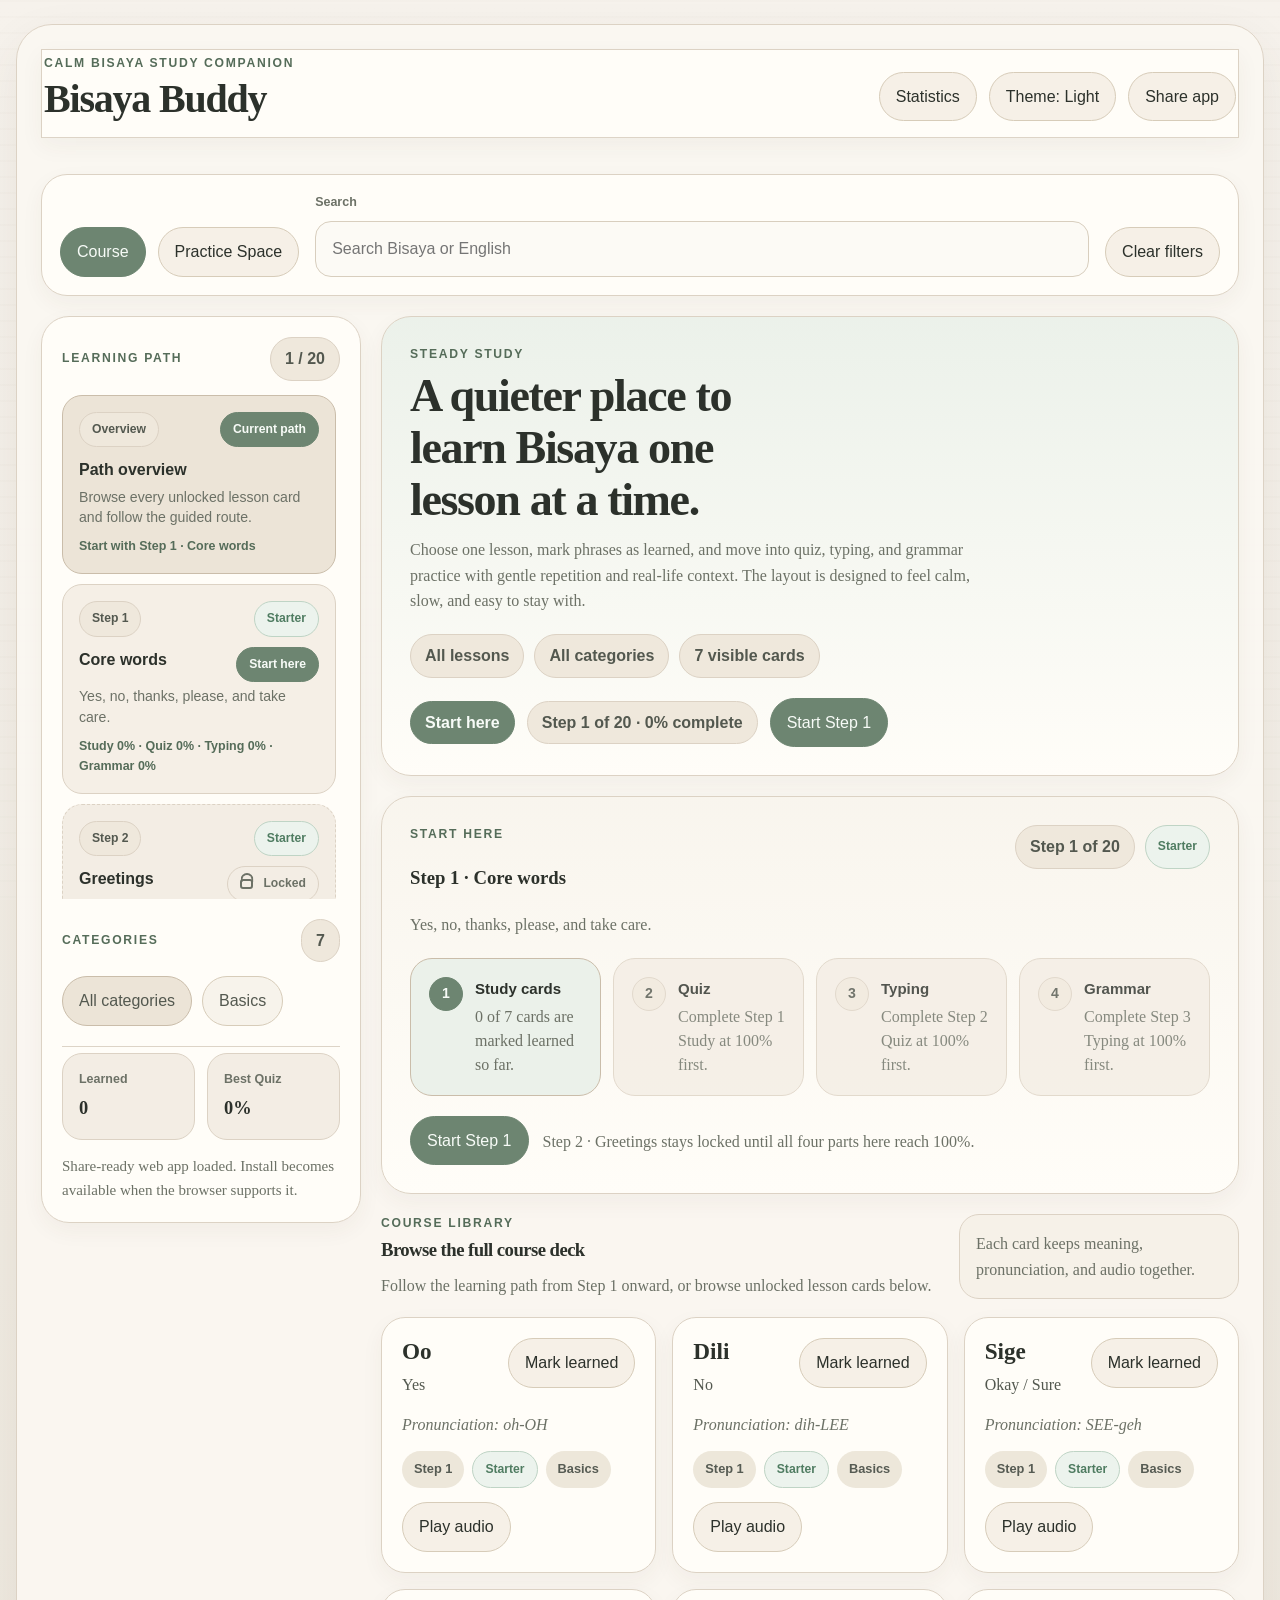
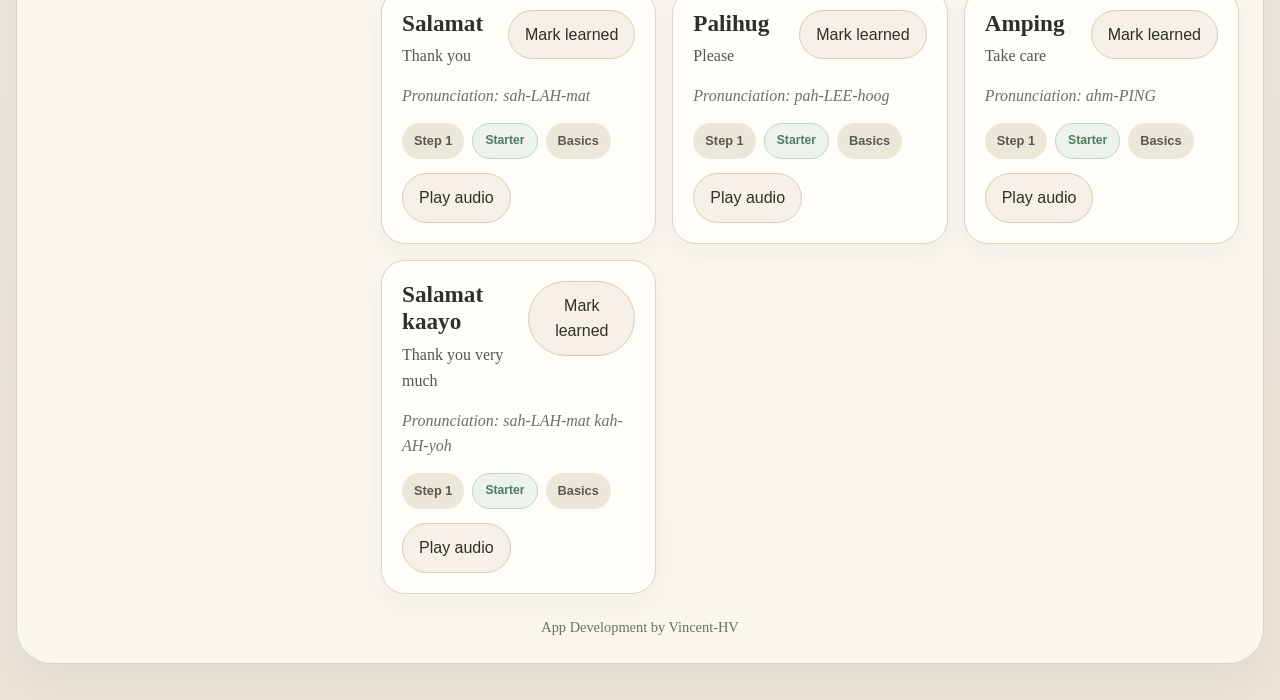
==== index.html @ e60ea327 "Initial import of Bisaya Buddy" ====
<!DOCTYPE html>
<html lang="en">
  <head>
    <meta charset="UTF-8" />
    <meta
      name="viewport"
      content="width=device-width, initial-scale=1.0, viewport-fit=cover"
    />
    <meta
      name="description"
      content="Learn Bisaya with English translations, pronunciation guides, audio, and quizzes."
    />
    <meta name="format-detection" content="telephone=no" />
    <meta name="theme-color" content="#ece6db" />
    <meta name="mobile-web-app-capable" content="yes" />
    <meta name="apple-mobile-web-app-capable" content="yes" />
    <meta name="apple-mobile-web-app-status-bar-style" content="default" />
    <meta name="apple-mobile-web-app-title" content="Bisaya Buddy" />
    <title>Bisaya Buddy</title>
    <link rel="manifest" href="manifest.webmanifest" />
    <link rel="icon" href="assets/icon.svg" type="image/svg+xml" />
    <link rel="apple-touch-icon" href="assets/icon-180.png" />
    <script>
      (() => {
        const storageKey = "bisaya-buddy-theme";
        let theme = "light";

        try {
          const stored = window.localStorage.getItem(storageKey);
          if (stored === "\"dark\"" || stored === "\"light\"") {
            theme = JSON.parse(stored);
          } else if (stored === "dark" || stored === "light") {
            theme = stored;
          } else if (
            window.matchMedia &&
            window.matchMedia("(prefers-color-scheme: dark)").matches
          ) {
            theme = "dark";
          }
        } catch (error) {
          if (
            window.matchMedia &&
            window.matchMedia("(prefers-color-scheme: dark)").matches
          ) {
            theme = "dark";
          }
        }

        document.documentElement.dataset.theme = theme;
        document.documentElement.style.colorScheme = theme;
      })();
    </script>
    <link rel="stylesheet" href="styles.css" />
    <script src="lesson-data.js" defer></script>
    <script src="app.js" defer></script>
  </head>
  <body>
    <div class="window-shell">
      <section id="ios-welcome-screen" class="ios-welcome-screen" hidden>
        <div class="ios-welcome-card material-panel">
          <p class="eyebrow">Bisaya Buddy</p>
          <h2>Learn Bisaya one lesson at a time.</h2>
          <p class="section-copy">
            A calmer iPhone experience with one focused lesson, full-screen
            practice, and a clear next step after each lesson is complete.
          </p>
          <div class="ios-welcome-pills">
            <span id="ios-welcome-lesson" class="glass-pill">Lesson 1</span>
            <span class="glass-pill">Full-screen focus</span>
          </div>
          <button
            id="ios-welcome-start"
            class="toolbar-button primary ios-cta-button"
            type="button"
          >
            Start Learning Bisaya
          </button>
        </div>
      </section>

      <section id="ios-complete-modal" class="ios-complete-modal" hidden>
        <div
          class="ios-complete-card material-panel"
          role="dialog"
          aria-modal="true"
          aria-labelledby="ios-complete-title"
        >
          <p class="eyebrow">Lesson Complete</p>
          <h2 id="ios-complete-title">Congratulations, you finished Lesson 1</h2>
          <p id="ios-complete-copy" class="section-copy">
            Lesson 2 is ready whenever you want to continue.
          </p>
          <div class="ios-complete-actions">
            <button
              id="ios-complete-next"
              class="toolbar-button primary ios-cta-button"
              type="button"
            >
              Get to Lesson 2
            </button>
            <button id="ios-complete-stay" class="toolbar-button" type="button">
              Stay on this lesson
            </button>
          </div>
        </div>
      </section>

      <header class="window-chrome glass-panel">
        <div class="window-title-group">
          <p class="window-kicker">Calm Bisaya Study Companion</p>
          <h1 class="window-title">Bisaya Buddy</h1>
        </div>
        <div class="window-actions">
          <button
            id="stats-toggle"
            class="toolbar-button"
            type="button"
            aria-expanded="false"
            aria-controls="stats-panel"
          >
            Statistics
          </button>
          <button id="theme-toggle" class="toolbar-button theme-toggle" type="button">
            Theme: Light
          </button>
          <button id="install-app" class="toolbar-button primary" type="button" hidden>
            Install app
          </button>
          <button id="share-app" class="toolbar-button" type="button">
            Share app
          </button>
        </div>
      </header>

      <section class="stats-strip">
        <aside id="stats-panel" class="stats-panel material-panel" hidden>
          <div class="stats-panel-header">
            <div>
              <p class="eyebrow">Statistics</p>
              <h3 id="stats-title">Course progress</h3>
              <p id="stats-copy" class="section-copy">
                Track your progress here. Each practice session now uses 35 adaptive questions.
              </p>
            </div>
            <span id="stats-focus-pill" class="glass-pill">0 focus items</span>
          </div>

          <div class="stats-grid">
            <div class="mini-stat">
              <span class="mini-label">Completed Steps</span>
              <strong id="stats-completed-steps">0 / 0</strong>
            </div>
            <div class="mini-stat">
              <span class="mini-label">Current Step</span>
              <strong id="stats-current-step">0 · 0%</strong>
            </div>
            <div class="mini-stat">
              <span class="mini-label">Practice Accuracy</span>
              <strong id="stats-accuracy">0%</strong>
            </div>
            <div class="mini-stat">
              <span class="mini-label">Total Attempts</span>
              <strong id="stats-attempts">0</strong>
            </div>
          </div>

          <div>
            <p class="mini-label">Current Step Breakdown</p>
            <div id="stats-track-list" class="stats-track-list"></div>
          </div>

          <div>
            <p class="mini-label">Needs More Practice</p>
            <div id="stats-focus-list" class="stats-focus-list"></div>
          </div>

          <p id="stats-recommendation" class="stats-recommendation">
            Statistics will appear here once you start practicing.
          </p>
        </aside>
      </section>

      <section class="floating-toolbar glass-panel">
        <div class="tabs" role="tablist" aria-label="App sections">
          <button class="tab is-active" type="button" data-tab="course">
            Course
          </button>
          <button class="tab" type="button" data-tab="lesson">Practice Space</button>
        </div>

        <label class="search-shell" aria-label="Search the deck">
          <span class="search-label">Search</span>
          <input
            id="search-input"
            type="search"
            placeholder="Search Bisaya or English"
          />
        </label>

        <button id="clear-filters" class="toolbar-button" type="button">
          Clear filters
        </button>
      </section>

      <div class="workspace">
        <aside class="sidebar glass-panel">
          <section class="sidebar-section">
            <div class="section-heading">
              <p class="section-kicker">Learning Path</p>
              <span id="lesson-count" class="counter-pill">0</span>
            </div>
            <div id="lesson-list" class="lesson-list"></div>
          </section>

          <section class="sidebar-section">
            <div class="section-heading">
              <p class="section-kicker">Categories</p>
              <span id="card-count" class="counter-pill">0</span>
            </div>
            <div id="category-list" class="chip-list"></div>
          </section>

          <section class="sidebar-section sidebar-foot">
            <div class="mini-stat-stack">
              <div class="mini-stat">
                <span class="mini-label">Learned</span>
                <strong id="learned-count">0</strong>
              </div>
              <div class="mini-stat">
                <span class="mini-label">Best Quiz</span>
                <strong id="best-score">0</strong>
              </div>
            </div>

            <p id="app-status" class="app-status">
              Ready as a shareable web app. For full install support, open it on
              localhost or a secure https link.
            </p>
          </section>
        </aside>

        <main class="content-region">
          <section class="hero-panel material-panel">
            <div class="hero-copy">
              <p class="eyebrow">Steady Study</p>
              <h2>A quieter place to learn Bisaya one lesson at a time.</h2>
              <p class="hero-text">
                Choose one lesson, mark phrases as learned, and move into quiz,
                typing, and grammar practice with gentle repetition and
                real-life context. The layout is designed to feel calm, slow,
                and easy to stay with.
              </p>
            </div>

            <div class="hero-badges">
              <span id="active-lesson" class="glass-pill">All lessons</span>
              <span id="active-category" class="glass-pill">All categories</span>
              <span id="active-count" class="glass-pill">0 visible cards</span>
            </div>

            <div class="hero-actions">
              <span id="selected-lesson-status" class="glass-pill">Not started</span>
              <span id="selected-lesson-progress" class="glass-pill">0% step progress</span>
              <button id="start-selected-lesson" class="toolbar-button primary" type="button">
                Start current step
              </button>
            </div>
          </section>

          <section class="path-panel material-panel">
            <div class="path-header">
              <div>
                <p class="eyebrow">Start Here</p>
                <h3 id="path-title">Step 1 · Core words</h3>
                <p id="path-copy" class="section-copy">
                  Finish each step in order. You only unlock the next lesson after
                  the current step reaches 100% in Study, Quiz, Typing, and Grammar.
                </p>
              </div>
              <div class="path-badges">
                <span id="path-step-pill" class="glass-pill">Step 1 of 20</span>
                <span id="path-difficulty" class="difficulty-tag starter">Starter</span>
              </div>
            </div>

            <div class="path-grid">
              <article class="path-check">
                <span class="path-check-step">1</span>
                <div>
                  <strong>Study cards</strong>
                  <p id="path-study-state">Mark all lesson cards as learned.</p>
                </div>
              </article>
              <article class="path-check">
                <span class="path-check-step">2</span>
                <div>
                  <strong>Quiz</strong>
                  <p id="path-quiz-state">Reach 100% to move forward.</p>
                </div>
              </article>
              <article class="path-check">
                <span class="path-check-step">3</span>
                <div>
                  <strong>Typing</strong>
                  <p id="path-typing-state">Repeat and type until you hit 100%.</p>
                </div>
              </article>
              <article class="path-check">
                <span class="path-check-step">4</span>
                <div>
                  <strong>Grammar</strong>
                  <p id="path-grammar-state">Complete the final lesson step at 100%.</p>
                </div>
              </article>
            </div>

            <div class="path-actions">
              <button id="path-start-button" class="toolbar-button primary" type="button">
                Start current step
              </button>
              <p id="path-footnote" class="path-footnote">
                The next lesson unlocks automatically after all four parts are complete.
              </p>
            </div>
          </section>

          <section id="course-view" class="view is-active" aria-label="Course view">
            <div class="view-header">
              <div>
                <p class="eyebrow">Course Library</p>
                <h3 id="study-title">Browse the current deck</h3>
                <p id="study-summary" class="section-copy">
                  Pick a lesson on the left or search for a phrase to narrow the
                  deck.
                </p>
              </div>
              <div class="glass-note">
                Each card keeps meaning, pronunciation, and audio together.
              </div>
            </div>

            <div id="empty-state" class="empty-state" hidden>
              No cards match the current filters yet.
            </div>

            <div id="card-grid" class="card-grid"></div>
          </section>

          <section id="lesson-view" class="view" aria-label="Lesson workspace">
            <article class="lesson-shell material-panel">
              <div id="ios-top-bar" class="ios-top-bar">
                <div class="ios-journey-shell">
                  <div class="ios-journey-header">
                    <div>
                      <p class="eyebrow">Your Progress</p>
                      <h3 id="ios-journey-title">Lesson 1 of 20</h3>
                    </div>
                    <span id="ios-journey-pill" class="glass-pill">0% complete</span>
                  </div>

                  <div class="ios-journey-track" aria-hidden="true">
                    <div id="ios-journey-bar" class="ios-journey-bar"></div>
                  </div>
                </div>

                <div class="lesson-header">
                  <div>
                    <p class="eyebrow">Practice Space</p>
                    <h3 id="lesson-title">Choose a step and press start</h3>
                    <p id="lesson-summary" class="section-copy">
                      Each step gets its own focused workspace with a guided order
                      from Study to Quiz, Typing, and Grammar.
                    </p>
                  </div>
                  <div class="lesson-header-actions">
                    <span id="lesson-status" class="glass-pill">Not started</span>
                    <span id="lesson-progress-text" class="glass-pill">0% complete</span>
                    <button id="back-to-course" class="toolbar-button" type="button">
                      Back to course
                    </button>
                  </div>
                </div>

                <div class="lesson-progress-track" aria-hidden="true">
                  <div id="lesson-progress-bar" class="lesson-progress-bar"></div>
                </div>

                <div class="lesson-stats">
                  <div class="mini-stat">
                    <span class="mini-label">Step</span>
                    <strong id="lesson-cards-count">0</strong>
                  </div>
                  <div class="mini-stat">
                    <span class="mini-label">Learned</span>
                    <strong id="lesson-learned-count">0%</strong>
                  </div>
                  <div class="mini-stat">
                    <span class="mini-label">Best Quiz</span>
                    <strong id="lesson-quiz-best">0%</strong>
                  </div>
                  <div class="mini-stat">
                    <span class="mini-label">Typing</span>
                    <strong id="lesson-typing-best">0%</strong>
                  </div>
                  <div class="mini-stat">
                    <span class="mini-label">Grammar</span>
                    <strong id="lesson-grammar-best">0%</strong>
                  </div>
                </div>

                <div class="exercise-tabs" role="tablist" aria-label="Lesson exercises">
                  <button class="exercise-tab is-active" type="button" data-exercise="study">
                    Step 1 Study
                  </button>
                  <button class="exercise-tab" type="button" data-exercise="quiz">
                    Step 2 Quiz
                  </button>
                  <button class="exercise-tab" type="button" data-exercise="typing">
                    Step 3 Typing
                  </button>
                  <button class="exercise-tab" type="button" data-exercise="grammar">
                    Step 4 Grammar
                  </button>
                </div>
              </div>

              <div id="lesson-empty" class="empty-state">
                Select a step on the left and press Start selected lesson to
                open its dedicated workspace.
              </div>

              <div id="lesson-body" class="lesson-body" hidden>
                <section id="exercise-study" class="exercise-pane is-active">
                  <div class="view-header compact">
                    <div>
                      <p class="eyebrow">Study Cards</p>
                      <h3>Learn the lesson phrases</h3>
                      <p class="section-copy">
                        Audio, English translation, and pronunciation stay together.
                      </p>
                    </div>
                    <div class="glass-note">
                      Mark cards as learned while you work through the lesson.
                    </div>
                  </div>

                  <div id="lesson-study-grid" class="card-grid"></div>

                  <article class="study-next-panel material-panel">
                    <div class="study-next-header">
                      <div>
                        <p class="eyebrow">Next Step</p>
                        <h3 id="study-next-title">Finish Step 1 Study to unlock Step 2 Quiz.</h3>
                        <p id="study-next-copy" class="section-copy">
                          Finish this step's cards first, then move forward through the next parts in order.
                        </p>
                      </div>
                      <span id="study-next-pill" class="glass-pill">0 / 4 parts complete</span>
                    </div>

                    <div class="study-next-actions">
                      <button
                        class="toolbar-button primary study-nav-button"
                        type="button"
                        data-exercise="quiz"
                        disabled
                      >
                        Go to Quiz
                      </button>
                      <button
                        class="toolbar-button study-nav-button"
                        type="button"
                        data-exercise="typing"
                        disabled
                      >
                        Go to Typing
                      </button>
                      <button
                        class="toolbar-button study-nav-button"
                        type="button"
                        data-exercise="grammar"
                        disabled
                      >
                        Go to Grammar
                      </button>
                    </div>
                  </article>
                </section>

                <section id="exercise-quiz" class="exercise-pane">
                  <div class="view-header compact">
                    <div>
                      <p class="eyebrow">Lesson Quiz</p>
                      <h3>Reach 100% to complete Step 2</h3>
                      <p class="section-copy">
                        Perfect recall unlocks Step 3 Typing.
                      </p>
                    </div>
                    <label class="mode-shell">
                      <span class="search-label">Quiz mode</span>
                      <select id="lesson-quiz-mode">
                        <option value="bisayaToEnglish">Bisaya to English</option>
                        <option value="englishToBisaya">English to Bisaya</option>
                        <option value="listenToBisaya">Listen and choose</option>
                      </select>
                    </label>
                  </div>

                    <div class="quiz-stats">
                      <div class="mini-stat">
                        <span class="mini-label">Question</span>
                        <strong id="lesson-quiz-progress">0 / 35</strong>
                      </div>
                      <div class="mini-stat">
                        <span class="mini-label">Score</span>
                      <strong id="lesson-quiz-score">0</strong>
                    </div>
                  </div>

                  <article class="quiz-card material-panel">
                    <p class="quiz-kicker">Ready to practice?</p>
                    <h3 id="lesson-quiz-prompt">Choose a quiz mode to begin.</h3>
                    <p id="lesson-quiz-helper" class="quiz-helper">
                      This quiz only uses the lesson you started.
                    </p>
                    <div id="lesson-quiz-audio-wrap" class="quiz-audio-wrap" hidden>
                      <button
                        id="lesson-quiz-audio-button"
                        class="toolbar-button primary"
                        type="button"
                      >
                        Play audio
                      </button>
                    </div>
                    <div id="lesson-quiz-options" class="quiz-options"></div>
                    <div class="quiz-actions">
                      <button id="lesson-start-quiz" class="toolbar-button primary" type="button">
                        Start quiz
                      </button>
                      <button
                        id="lesson-next-question"
                        class="toolbar-button"
                        type="button"
                        hidden
                      >
                        Next question
                      </button>
                    </div>
                    <p id="lesson-quiz-feedback" class="quiz-feedback" aria-live="polite"></p>
                  </article>
                </section>

                <section id="exercise-typing" class="exercise-pane">
                  <article class="practice-card material-panel">
                    <div class="view-header compact practice-header">
                      <div>
                        <p class="eyebrow">Typing Coach</p>
                        <h3 id="typing-prompt">Type the Bisaya phrase from the English clue.</h3>
                        <p id="typing-helper" class="section-copy">
                          You will get spelling support if you are close.
                        </p>
                      </div>
                      <div class="practice-overview">
                        <div class="mini-stat">
                          <span class="mini-label">Progress</span>
                          <strong id="typing-progress">0 / 35</strong>
                        </div>
                        <div class="mini-stat">
                          <span class="mini-label">Typing score</span>
                          <strong id="typing-score">0%</strong>
                        </div>
                      </div>
                    </div>

                    <label class="typing-shell">
                      <span class="search-label">Your answer</span>
                      <input
                        id="typing-input"
                        class="typing-input"
                        type="text"
                        autocomplete="off"
                        placeholder="Type the Bisaya phrase here"
                      />
                    </label>

                    <p id="typing-hint" class="hint-text">Hints will appear here.</p>
                    <p id="typing-feedback" class="quiz-feedback" aria-live="polite"></p>

                    <div class="quiz-actions practice-actions">
                      <button id="start-typing" class="toolbar-button primary" type="button">
                        Start typing
                      </button>
                      <button id="check-typing" class="toolbar-button" type="button">
                        Check answer
                      </button>
                      <button id="next-typing" class="toolbar-button" type="button" hidden>
                        Next phrase
                      </button>
                      <button id="reveal-typing" class="toolbar-button" type="button">
                        Hint / answer
                      </button>
                    </div>
                  </article>
                </section>

                <section id="exercise-grammar" class="exercise-pane">
                  <article class="practice-card material-panel">
                    <div class="view-header compact practice-header">
                      <div>
                        <p class="eyebrow">Grammar Exercise</p>
                        <h3 id="grammar-prompt">Fill in the missing Bisaya word.</h3>
                        <p id="grammar-helper" class="section-copy">
                          These exercises focus on sentence patterns and spelling.
                        </p>
                      </div>
                      <div class="practice-overview">
                        <div class="mini-stat">
                          <span class="mini-label">Progress</span>
                          <strong id="grammar-progress">0 / 35</strong>
                        </div>
                        <div class="mini-stat">
                          <span class="mini-label">Grammar score</span>
                          <strong id="grammar-score">0%</strong>
                        </div>
                      </div>
                    </div>

                    <p id="grammar-sentence" class="grammar-sentence">
                      The sentence with a blank will appear here.
                    </p>

                    <label class="typing-shell">
                      <span class="search-label">Missing word</span>
                      <input
                        id="grammar-input"
                        class="typing-input"
                        type="text"
                        autocomplete="off"
                        placeholder="Type the missing Bisaya word"
                      />
                    </label>

                    <p id="grammar-hint" class="hint-text">Hints will appear here.</p>
                    <p id="grammar-feedback" class="quiz-feedback" aria-live="polite"></p>

                    <div class="quiz-actions practice-actions">
                      <button id="start-grammar" class="toolbar-button primary" type="button">
                        Start grammar
                      </button>
                      <button id="check-grammar" class="toolbar-button" type="button">
                        Check answer
                      </button>
                      <button id="next-grammar" class="toolbar-button" type="button" hidden>
                        Next sentence
                      </button>
                      <button id="reveal-grammar" class="toolbar-button" type="button">
                        Hint / answer
                      </button>
                    </div>
                  </article>
                </section>
              </div>
            </article>
          </section>
        </main>
      </div>

      <footer class="app-footer">
        <p>App Development by Vincent-HV</p>
      </footer>
    </div>
  </body>
</html>
---- styles.css ----
:root {
  color-scheme: light;
  --safe-top: env(safe-area-inset-top, 0px);
  --safe-right: env(safe-area-inset-right, 0px);
  --safe-bottom: env(safe-area-inset-bottom, 0px);
  --safe-left: env(safe-area-inset-left, 0px);
  --page-bg: #f5f1ea;
  --page-bg-alt: #ece6db;
  --page-ink: #2c312b;
  --muted: #6c7166;
  --muted-strong: #53584f;
  --line: #ddd4c7;
  --line-strong: #cfc2b1;
  --shell-bg: rgba(251, 248, 242, 0.9);
  --panel-bg: #fffdf8;
  --panel-muted: #f3ede4;
  --panel-soft: #f7f3eb;
  --panel-border: #dcd2c4;
  --panel-shadow: 0 18px 48px rgba(72, 63, 49, 0.08);
  --shadow-soft: 0 8px 22px rgba(72, 63, 49, 0.05);
  --accent: #6d8571;
  --accent-strong: #556c59;
  --accent-soft: #e3ece4;
  --accent-border: #bfd0c1;
  --accent-text: #f7fbf7;
  --button-bg: #f6f0e7;
  --button-hover-bg: #eee6da;
  --button-border: #d7ccb9;
  --input-bg: #fcfaf5;
  --input-border: #d8cebe;
  --input-focus: #8ea593;
  --pill-bg: #efe8dc;
  --lesson-bg: #f5efe6;
  --lesson-hover-bg: #eee7da;
  --selection-bg: #ece4d7;
  --selection-border: #cabdaa;
  --note-bg: #f6f1e8;
  --meta-chip-bg: #ede7da;
  --meta-chip-ink: #565b53;
  --empty-bg: #f4eee6;
  --empty-border: #d8ccbd;
  --choice-bg: #f7f3eb;
  --success: #4f7c61;
  --success-bg: #e8f1eb;
  --success-border: #bfd4c5;
  --danger: #9a5a60;
  --danger-bg: #f8eded;
  --danger-border: #e3c7ca;
  --radius-xl: 32px;
  --radius-lg: 24px;
  --radius-md: 18px;
  --radius-sm: 14px;
  --font-ui: "Avenir Next", "Optima", "Segoe UI", sans-serif;
  --font-copy: "Charter", Georgia, serif;
  --font-display: "Baskerville", "Times New Roman", serif;
}

html[data-theme="dark"] {
  color-scheme: dark;
  --page-bg: #202520;
  --page-bg-alt: #292e29;
  --page-ink: #f2efe8;
  --muted: #b8b3a8;
  --muted-strong: #dfdbd1;
  --line: #41473f;
  --line-strong: #555d53;
  --shell-bg: rgba(39, 44, 39, 0.88);
  --panel-bg: #2d322d;
  --panel-muted: #343934;
  --panel-soft: #303630;
  --panel-border: #454b43;
  --panel-shadow: 0 24px 58px rgba(0, 0, 0, 0.22);
  --shadow-soft: 0 10px 24px rgba(0, 0, 0, 0.18);
  --accent: #92ab95;
  --accent-strong: #b8c9b8;
  --accent-soft: #374238;
  --accent-border: #57695a;
  --accent-text: #182018;
  --button-bg: #373c37;
  --button-hover-bg: #414741;
  --button-border: #515850;
  --input-bg: #2f342f;
  --input-border: #4d534c;
  --input-focus: #9fb6a2;
  --pill-bg: #393e39;
  --lesson-bg: #333833;
  --lesson-hover-bg: #3a403a;
  --selection-bg: #414841;
  --selection-border: #657264;
  --note-bg: #333834;
  --meta-chip-bg: #3a403a;
  --meta-chip-ink: #d8dfd4;
  --empty-bg: #333833;
  --empty-border: #4c524c;
  --choice-bg: #343934;
  --success: #95cbab;
  --success-bg: #243328;
  --success-border: #466a52;
  --danger: #f0b5ba;
  --danger-bg: #472c31;
  --danger-border: #704249;
}

* {
  box-sizing: border-box;
}

html,
body {
  min-height: 100%;
  margin: 0;
}

html {
  -webkit-text-size-adjust: 100%;
}

body {
  position: relative;
  min-height: 100svh;
  color: var(--page-ink);
  font-family: var(--font-copy);
  line-height: 1.6;
  background: linear-gradient(180deg, var(--page-bg), var(--page-bg-alt));
  overscroll-behavior-y: none;
  transition:
    background 220ms ease,
    color 220ms ease;
}

body::before {
  content: "";
  position: fixed;
  inset: 0;
  pointer-events: none;
  background:
    linear-gradient(rgba(255, 255, 255, 0.12), rgba(255, 255, 255, 0.12)) 0 0 / 100% 1px,
    linear-gradient(90deg, rgba(255, 255, 255, 0.06), rgba(255, 255, 255, 0.06)) 0 0 / 1px 100%,
    repeating-linear-gradient(
      180deg,
      rgba(120, 110, 93, 0.03),
      rgba(120, 110, 93, 0.03) 2px,
      transparent 2px,
      transparent 16px
    );
  opacity: 0.55;
}

button,
input,
select {
  font: inherit;
  touch-action: manipulation;
}

button,
input,
select,
.window-kicker,
.section-kicker,
.eyebrow,
.quiz-kicker,
.search-label,
.mini-label,
.lesson-item,
.chip,
.counter-pill,
.glass-pill,
.toolbar-button,
.tab,
.sound-button,
.learn-button,
.choice-button,
.exercise-tab,
.meta-chip {
  font-family: var(--font-ui);
}

.backdrop-orb,
.backdrop-grid,
.traffic-lights {
  display: none;
}

.window-shell {
  position: relative;
  z-index: 1;
  width: min(1380px, calc(100% - 32px - var(--safe-left) - var(--safe-right)));
  margin: calc(24px + var(--safe-top)) auto calc(36px + var(--safe-bottom));
  padding: 24px;
  border-radius: 36px;
  background: var(--shell-bg);
  border: 1px solid var(--panel-border);
  box-shadow: var(--panel-shadow);
}

.glass-panel,
.material-panel,
.sidebar,
.study-card,
.quiz-card,
.practice-card,
.lesson-shell,
.study-next-panel {
  background: var(--panel-bg);
  border: 1px solid var(--panel-border);
  box-shadow: var(--shadow-soft);
}

.window-chrome {
  display: grid;
  grid-template-columns: minmax(0, 1fr) auto;
  gap: 18px;
  align-items: end;
  padding: 4px 2px 16px;
  border-bottom: 1px solid var(--line);
}

.window-title-group {
  display: grid;
  gap: 4px;
}

.window-kicker,
.section-kicker,
.eyebrow,
.quiz-kicker {
  margin: 0;
  color: var(--accent-strong);
  font-size: 0.76rem;
  font-weight: 700;
  letter-spacing: 0.14em;
  text-transform: uppercase;
}

.window-title {
  margin: 0;
  font-family: var(--font-display);
  font-size: clamp(1.8rem, 3.2vw, 2.5rem);
  line-height: 1.1;
  letter-spacing: -0.03em;
}

.window-actions,
.tabs,
.hero-badges,
.hero-actions,
.card-actions,
.quiz-actions,
.chip-list,
.lesson-header-actions,
.study-next-actions {
  display: flex;
  flex-wrap: wrap;
  gap: 12px;
}

.toolbar-button,
.tab,
.sound-button,
.learn-button,
.choice-button,
.exercise-tab,
.chip {
  appearance: none;
  display: inline-flex;
  align-items: center;
  justify-content: center;
  gap: 8px;
  padding: 11px 16px;
  border-radius: 999px;
  border: 1px solid var(--button-border);
  background: var(--button-bg);
  color: var(--page-ink);
  cursor: pointer;
  transition:
    background-color 160ms ease,
    border-color 160ms ease,
    color 160ms ease,
    transform 160ms ease;
}

.toolbar-button:hover,
.tab:hover,
.sound-button:hover,
.learn-button:hover,
.choice-button:hover,
.exercise-tab:hover,
.chip:hover,
.lesson-item:hover {
  background: var(--button-hover-bg);
  transform: translateY(-1px);
}

.toolbar-button.primary,
.toolbar-button.is-active,
.tab.is-active,
.exercise-tab.is-active {
  background: var(--accent);
  border-color: var(--accent);
  color: var(--accent-text);
}

.toolbar-button:disabled,
.sound-button:disabled,
.learn-button:disabled,
.choice-button:disabled,
.chip:disabled {
  opacity: 0.55;
  cursor: not-allowed;
  transform: none;
}

.theme-toggle {
  min-width: 124px;
}

.stats-strip {
  display: flex;
  justify-content: flex-end;
  margin-top: 18px;
}

.stats-panel {
  width: min(430px, 100%);
  padding: 24px;
  border-radius: 28px;
  display: grid;
  gap: 18px;
  background:
    linear-gradient(180deg, color-mix(in srgb, var(--panel-soft) 78%, var(--panel-bg)), var(--panel-bg));
}

.stats-panel[hidden] {
  display: none;
}

.stats-panel-header {
  display: grid;
  grid-template-columns: minmax(0, 1fr) auto;
  gap: 16px;
  align-items: start;
}

.stats-grid {
  display: grid;
  grid-template-columns: repeat(2, minmax(0, 1fr));
  gap: 12px;
}

.stats-track-list,
.stats-focus-list {
  display: grid;
  gap: 10px;
  margin-top: 10px;
  -webkit-overflow-scrolling: touch;
}

.stats-track-row,
.stats-focus-item,
.stats-empty {
  padding: 14px 16px;
  border-radius: 18px;
  border: 1px solid var(--panel-border);
  background: var(--panel-soft);
}

.stats-track-row {
  display: grid;
  grid-template-columns: minmax(0, 1fr) auto;
  gap: 12px;
  align-items: center;
}

.stats-track-row strong,
.stats-focus-item strong {
  display: block;
  font-family: var(--font-ui);
}

.stats-track-row p,
.stats-focus-item p,
.stats-focus-item span,
.stats-empty,
.stats-recommendation {
  margin: 4px 0 0;
  color: var(--muted);
  line-height: 1.5;
}

.stats-focus-item span {
  display: block;
  font-size: 0.84rem;
  color: var(--accent-strong);
  font-weight: 700;
}

.stats-recommendation {
  margin: 0;
  padding-top: 4px;
  color: var(--accent-strong);
}

.floating-toolbar {
  margin-top: 18px;
  padding: 18px;
  border-radius: 26px;
  display: grid;
  grid-template-columns: auto minmax(0, 1fr) auto;
  gap: 16px;
  align-items: end;
}

.search-shell,
.mode-shell {
  display: grid;
  gap: 8px;
}

.search-label {
  font-size: 0.78rem;
  font-weight: 700;
  color: var(--muted);
}

.search-shell input,
.mode-shell select,
.typing-input {
  width: 100%;
  min-width: 0;
  font-size: 16px;
  padding: 14px 16px;
  border-radius: 16px;
  border: 1px solid var(--input-border);
  background: var(--input-bg);
  color: var(--page-ink);
  transition:
    border-color 160ms ease,
    background-color 160ms ease,
    box-shadow 160ms ease;
}

.search-shell input:focus,
.mode-shell select:focus,
.typing-input:focus {
  outline: none;
  border-color: var(--input-focus);
  box-shadow: 0 0 0 4px color-mix(in srgb, var(--accent) 18%, transparent);
}

.workspace {
  margin-top: 20px;
  display: grid;
  grid-template-columns: 320px minmax(0, 1fr);
  gap: 20px;
  align-items: start;
}

.sidebar {
  position: sticky;
  top: 18px;
  padding: 20px;
  border-radius: 28px;
  display: grid;
  gap: 20px;
}

.sidebar-section {
  display: grid;
  gap: 14px;
}

.sidebar-foot {
  padding-top: 6px;
  border-top: 1px solid var(--line);
}

.section-heading {
  display: flex;
  align-items: center;
  justify-content: space-between;
  gap: 12px;
}

.counter-pill,
.glass-pill {
  display: inline-flex;
  align-items: center;
  justify-content: center;
  min-height: 36px;
  padding: 8px 14px;
  border-radius: 999px;
  border: 1px solid var(--panel-border);
  background: var(--pill-bg);
  color: var(--muted-strong);
  font-weight: 700;
}

.lesson-list {
  display: grid;
  gap: 10px;
  max-height: min(56vh, 820px);
  overflow: auto;
  -webkit-overflow-scrolling: touch;
  padding-right: 4px;
}

.lesson-item {
  text-align: left;
  border-radius: 20px;
  border: 1px solid var(--panel-border);
  background: var(--lesson-bg);
  color: var(--page-ink);
  padding: 16px;
  cursor: pointer;
  transition:
    background-color 160ms ease,
    border-color 160ms ease,
    transform 160ms ease;
}

.lesson-item.is-active,
.chip.is-active,
.learn-button.is-on {
  background: var(--selection-bg);
  border-color: var(--selection-border);
}

.lesson-item:disabled {
  opacity: 1;
}

.lesson-item.is-locked {
  cursor: not-allowed;
  background: var(--panel-muted);
  border-style: dashed;
}

.lesson-item.is-locked:hover {
  background: var(--panel-muted);
  transform: none;
}

.lesson-card-top,
.lesson-title-row {
  display: flex;
  align-items: center;
  justify-content: space-between;
  gap: 12px;
}

.lesson-card-top {
  margin-bottom: 10px;
}

.lesson-title-row {
  align-items: flex-start;
}

.lesson-step-badge,
.lesson-status-tag,
.difficulty-tag {
  display: inline-flex;
  align-items: center;
  justify-content: center;
  gap: 8px;
  padding: 7px 12px;
  border-radius: 999px;
  border: 1px solid var(--panel-border);
  font-family: var(--font-ui);
  font-size: 0.76rem;
  font-weight: 700;
  white-space: nowrap;
}

.lesson-step-badge {
  background: var(--pill-bg);
  color: var(--muted-strong);
}

.difficulty-tag {
  background: var(--meta-chip-bg);
  color: var(--meta-chip-ink);
}

.difficulty-tag.starter {
  background: color-mix(in srgb, var(--success-bg) 82%, var(--panel-bg));
  border-color: var(--success-border);
  color: var(--success);
}

.difficulty-tag.intermediate {
  background: color-mix(in srgb, #d4b06e 24%, var(--panel-bg));
  border-color: color-mix(in srgb, #b79149 34%, var(--panel-border));
  color: color-mix(in srgb, #6f531f 88%, var(--page-ink));
}

.difficulty-tag.hard {
  background: color-mix(in srgb, var(--danger-bg) 76%, var(--panel-bg));
  border-color: var(--danger-border);
  color: var(--danger);
}

.difficulty-tag.complete {
  background: var(--success-bg);
  border-color: var(--success-border);
  color: var(--success);
}

.lesson-status-tag.is-current,
.status-pill.is-current {
  background: var(--accent);
  border-color: var(--accent);
  color: var(--accent-text);
}

.lesson-status-tag.is-complete,
.status-pill.is-complete {
  background: var(--success-bg);
  border-color: var(--success-border);
  color: var(--success);
}

.lesson-status-tag.is-active,
.status-pill.is-active {
  background: var(--selection-bg);
  border-color: var(--selection-border);
  color: var(--page-ink);
}

.lesson-status-tag.is-ready,
.status-pill.is-ready {
  background: var(--pill-bg);
  color: var(--muted-strong);
}

.lesson-status-tag.is-locked,
.status-pill.is-locked {
  background: var(--panel-muted);
  border-color: var(--panel-border);
  color: var(--muted);
}

.lesson-lock {
  position: relative;
  display: inline-block;
  width: 13px;
  height: 10px;
  margin-right: 2px;
  border: 2px solid currentColor;
  border-radius: 3px;
}

.lesson-lock::before {
  content: "";
  position: absolute;
  left: 50%;
  bottom: calc(100% - 1px);
  width: 9px;
  height: 7px;
  border: 2px solid currentColor;
  border-bottom: 0;
  border-radius: 9px 9px 0 0;
  transform: translateX(-50%);
}

.lesson-title {
  display: block;
  font-weight: 700;
}

.lesson-summary {
  display: block;
  margin-top: 4px;
  color: var(--muted);
  font-size: 0.88rem;
  line-height: 1.45;
}

.lesson-meta-line {
  display: block;
  margin-top: 10px;
  color: var(--accent-strong);
  font-size: 0.78rem;
  font-weight: 700;
}

.chip-list {
  gap: 10px;
}

.chip {
  background: var(--panel-soft);
  color: var(--muted-strong);
}

.mini-stat-stack {
  display: grid;
  grid-template-columns: repeat(2, minmax(0, 1fr));
  gap: 12px;
}

.mini-stat {
  padding: 16px;
  border-radius: 20px;
  border: 1px solid var(--panel-border);
  background: var(--panel-muted);
  display: grid;
  gap: 4px;
}

.mini-label {
  font-size: 0.78rem;
  font-weight: 700;
  color: var(--muted);
}

.mini-stat strong {
  font-size: 1.15rem;
}

.app-status {
  margin: 0;
  color: var(--muted);
  font-size: 0.94rem;
  line-height: 1.6;
}

.content-region {
  display: grid;
  gap: 20px;
}

.hero-panel,
.path-panel,
.lesson-shell,
.quiz-card,
.practice-card {
  padding: 28px;
  border-radius: 30px;
}

.hero-panel {
  display: grid;
  gap: 20px;
  background:
    linear-gradient(180deg, color-mix(in srgb, var(--accent-soft) 70%, var(--panel-bg)), var(--panel-bg));
}

.hero-copy h2,
.view-header h3,
.quiz-card h3,
.study-next-header h3 {
  margin: 6px 0 0;
  font-family: var(--font-display);
  font-weight: 700;
  line-height: 1.12;
  letter-spacing: -0.03em;
}

.hero-copy h2 {
  font-size: clamp(2rem, 3.6vw, 3rem);
  max-width: 14ch;
}

.hero-text,
.section-copy,
.quiz-helper {
  margin: 12px 0 0;
  max-width: 70ch;
  color: var(--muted);
}

.hero-badges {
  gap: 10px;
}

.hero-actions {
  align-items: center;
}

.path-panel {
  display: grid;
  gap: 20px;
  background:
    linear-gradient(180deg, color-mix(in srgb, var(--panel-soft) 80%, var(--panel-bg)), var(--panel-bg));
}

.path-header {
  display: grid;
  grid-template-columns: minmax(0, 1fr) auto;
  gap: 18px;
  align-items: start;
}

.path-badges {
  display: flex;
  flex-wrap: wrap;
  justify-content: flex-end;
  gap: 10px;
}

.path-grid {
  display: grid;
  grid-template-columns: repeat(4, minmax(0, 1fr));
  gap: 12px;
}

.path-check {
  display: grid;
  grid-template-columns: auto minmax(0, 1fr);
  gap: 12px;
  padding: 18px;
  border-radius: 22px;
  border: 1px solid var(--panel-border);
  background: var(--panel-soft);
}

.path-check strong {
  display: block;
  font-family: var(--font-ui);
  font-size: 0.94rem;
}

.path-check p,
.path-footnote {
  margin: 4px 0 0;
  color: var(--muted);
  line-height: 1.5;
}

.path-check-step {
  display: inline-flex;
  align-items: center;
  justify-content: center;
  width: 34px;
  height: 34px;
  border-radius: 999px;
  background: var(--pill-bg);
  border: 1px solid var(--panel-border);
  color: var(--muted-strong);
  font-family: var(--font-ui);
  font-size: 0.88rem;
  font-weight: 700;
}

.path-check.is-current {
  background: color-mix(in srgb, var(--accent-soft) 70%, var(--panel-bg));
  border-color: var(--selection-border);
}

.path-check.is-current .path-check-step {
  background: var(--accent);
  border-color: var(--accent);
  color: var(--accent-text);
}

.path-check.is-complete {
  background: var(--success-bg);
  border-color: var(--success-border);
}

.path-check.is-complete .path-check-step {
  background: var(--success);
  border-color: var(--success);
  color: var(--panel-bg);
}

.path-check.is-locked {
  background: var(--panel-muted);
  opacity: 0.82;
}

.path-actions {
  display: flex;
  flex-wrap: wrap;
  align-items: center;
  gap: 14px;
}

.path-footnote {
  max-width: 64ch;
}

.view {
  display: none;
}

.view.is-active {
  display: block;
}

.view-header {
  display: grid;
  grid-template-columns: minmax(0, 1fr) auto;
  gap: 18px;
  align-items: start;
  margin-bottom: 18px;
}

.view-header.compact {
  margin-bottom: 0;
}

.glass-note {
  max-width: 280px;
  padding: 16px;
  border-radius: 20px;
  border: 1px solid var(--panel-border);
  background: var(--note-bg);
  color: var(--muted);
}

.lesson-header {
  display: grid;
  grid-template-columns: minmax(0, 1fr) auto;
  gap: 18px;
  align-items: start;
}

.lesson-header-actions {
  justify-content: flex-end;
}

.lesson-progress-track {
  width: 100%;
  height: 12px;
  border-radius: 999px;
  background: var(--panel-muted);
  overflow: hidden;
}

.lesson-progress-bar {
  width: 0;
  height: 100%;
  border-radius: inherit;
  background: linear-gradient(90deg, var(--accent), color-mix(in srgb, var(--accent) 62%, white));
  transition: width 180ms ease;
}

.lesson-stats,
.quiz-stats,
.practice-overview {
  display: grid;
  gap: 12px;
}

.lesson-stats {
  grid-template-columns: repeat(5, minmax(0, 1fr));
}

.quiz-stats,
.practice-overview {
  grid-template-columns: repeat(2, minmax(0, 1fr));
}

.exercise-tabs {
  display: inline-flex;
  flex-wrap: wrap;
  gap: 8px;
  padding: 6px;
  border-radius: 18px;
  background: var(--panel-muted);
  border: 1px solid var(--panel-border);
  width: fit-content;
}

.exercise-tab.is-complete:not(.is-active) {
  background: var(--success-bg);
  border-color: var(--success-border);
  color: var(--success);
}

.exercise-tab.is-locked {
  background: var(--panel-soft);
  color: var(--muted);
  opacity: 0.66;
}

.exercise-tab.is-locked:hover {
  background: var(--panel-soft);
  transform: none;
}

.lesson-body {
  display: grid;
  gap: 20px;
}

.ios-top-bar {
  display: contents;
}

.ios-journey-shell {
  display: none;
}

.exercise-pane {
  display: none;
}

.exercise-pane.is-active {
  display: block;
}

.typing-shell {
  display: grid;
  gap: 8px;
  padding: 18px;
  border-radius: 22px;
  border: 1px solid var(--panel-border);
  background: var(--panel-muted);
}

.typing-input:disabled {
  opacity: 0.72;
}

.hint-text {
  margin: 0;
  min-height: 1.5em;
  color: var(--muted);
}

.grammar-sentence {
  margin: 0;
  padding: 18px;
  border-radius: 22px;
  border: 1px dashed var(--empty-border);
  background: var(--empty-bg);
  color: var(--muted-strong);
  font-size: 1.05rem;
}

.study-next-panel {
  margin-top: 20px;
  padding: 24px;
  border-radius: 28px;
  display: grid;
  gap: 16px;
  background: linear-gradient(180deg, var(--accent-soft), var(--panel-bg));
}

.study-next-header {
  display: grid;
  grid-template-columns: minmax(0, 1fr) auto;
  gap: 16px;
  align-items: start;
}

.study-next-header h3 {
  font-size: 1.35rem;
}

.card-grid {
  display: grid;
  gap: 16px;
  grid-template-columns: repeat(auto-fit, minmax(260px, 1fr));
}

.study-card {
  display: grid;
  gap: 14px;
  padding: 20px;
  border-radius: 24px;
}

.card-top {
  display: flex;
  justify-content: space-between;
  gap: 12px;
  align-items: start;
}

.card-bisaya,
.card-english,
.card-pronunciation,
.quiz-feedback {
  margin: 0;
}

.card-bisaya {
  font-family: var(--font-display);
  font-size: 1.45rem;
  line-height: 1.2;
}

.card-english {
  margin-top: 6px;
  color: var(--muted-strong);
}

.card-pronunciation {
  color: var(--muted);
  font-style: italic;
}

.card-meta {
  display: flex;
  flex-wrap: wrap;
  gap: 8px;
}

.meta-chip {
  display: inline-flex;
  align-items: center;
  padding: 8px 12px;
  border-radius: 999px;
  background: var(--meta-chip-bg);
  color: var(--meta-chip-ink);
  font-size: 0.8rem;
  font-weight: 700;
}

.empty-state {
  padding: 30px;
  border-radius: 24px;
  border: 1px dashed var(--empty-border);
  background: var(--empty-bg);
  color: var(--muted);
  text-align: center;
}

.quiz-card,
.practice-card {
  display: grid;
  gap: 18px;
}

.quiz-audio-wrap {
  display: flex;
}

.quiz-options {
  display: grid;
  gap: 12px;
}

.choice-button {
  justify-content: flex-start;
  border-radius: 18px;
  text-align: left;
  background: var(--choice-bg);
  line-height: 1.5;
  padding: 14px 16px;
}

.choice-button.is-correct {
  background: var(--success-bg);
  border-color: var(--success-border);
  color: var(--success);
}

.choice-button.is-wrong {
  background: var(--danger-bg);
  border-color: var(--danger-border);
  color: var(--danger);
}

.quiz-feedback {
  min-height: 1.5em;
  font-weight: 700;
}

.quiz-feedback.success {
  color: var(--success);
}

.quiz-feedback.error {
  color: var(--danger);
}

.toolbar-button[hidden],
#lesson-next-question[hidden] {
  display: none;
}

.app-footer {
  margin-top: 18px;
  padding: 4px 2px 0;
  text-align: center;
}

.app-footer p {
  margin: 0;
  color: var(--muted);
  font-size: 0.9rem;
}

.ios-welcome-screen,
.ios-complete-modal {
  position: absolute;
  inset: 0;
  z-index: 50;
  display: grid;
  place-items: center;
  padding:
    calc(24px + var(--safe-top))
    calc(20px + var(--safe-right))
    calc(24px + var(--safe-bottom))
    calc(20px + var(--safe-left));
  background:
    linear-gradient(180deg, color-mix(in srgb, var(--page-bg) 84%, transparent), color-mix(in srgb, var(--page-bg-alt) 92%, transparent)),
    rgba(245, 241, 234, 0.72);
  backdrop-filter: blur(18px);
}

.ios-welcome-screen[hidden],
.ios-complete-modal[hidden] {
  display: none;
}

.ios-welcome-card,
.ios-complete-card {
  width: min(100%, 460px);
  padding: 30px 24px;
  border-radius: 32px;
  display: grid;
  gap: 18px;
  background:
    linear-gradient(180deg, color-mix(in srgb, var(--panel-soft) 72%, var(--panel-bg)), var(--panel-bg));
}

.ios-welcome-card h2,
.ios-complete-card h2 {
  margin: 0;
  font-family: var(--font-display);
  font-size: clamp(2rem, 5vw, 2.8rem);
  line-height: 1.05;
  letter-spacing: -0.04em;
}

.ios-welcome-pills,
.ios-complete-actions {
  display: flex;
  flex-wrap: wrap;
  gap: 12px;
}

.ios-cta-button {
  width: 100%;
  min-height: 56px;
  font-size: 1rem;
  font-weight: 700;
}

body.ios-native-app {
  --page-bg: #eef5ff;
  --page-bg-alt: #f8fbff;
  --page-ink: #0d1a2d;
  --muted: #69788f;
  --muted-strong: #32435d;
  --line: rgba(137, 164, 209, 0.22);
  --line-strong: rgba(123, 151, 199, 0.34);
  --shell-bg: rgba(255, 255, 255, 0.18);
  --panel-bg: rgba(255, 255, 255, 0.68);
  --panel-muted: rgba(243, 247, 255, 0.86);
  --panel-soft: rgba(255, 255, 255, 0.74);
  --panel-border: rgba(134, 166, 214, 0.28);
  --panel-shadow: 0 26px 70px rgba(46, 82, 139, 0.16);
  --shadow-soft: 0 14px 36px rgba(46, 82, 139, 0.12);
  --accent: #1d74ff;
  --accent-strong: #1558dd;
  --accent-soft: rgba(225, 237, 255, 0.92);
  --accent-border: rgba(29, 116, 255, 0.34);
  --accent-text: #f8fbff;
  --button-bg: rgba(255, 255, 255, 0.58);
  --button-hover-bg: rgba(255, 255, 255, 0.82);
  --button-border: rgba(134, 166, 214, 0.32);
  --input-bg: rgba(255, 255, 255, 0.68);
  --input-border: rgba(134, 166, 214, 0.34);
  --input-focus: #7cadff;
  --pill-bg: rgba(247, 250, 255, 0.74);
  --lesson-bg: rgba(255, 255, 255, 0.62);
  --lesson-hover-bg: rgba(251, 253, 255, 0.84);
  --selection-bg: rgba(227, 237, 255, 0.94);
  --selection-border: rgba(90, 131, 219, 0.28);
  --note-bg: rgba(242, 247, 255, 0.78);
  --meta-chip-bg: rgba(234, 241, 253, 0.9);
  --meta-chip-ink: #365173;
  --empty-bg: rgba(244, 248, 255, 0.74);
  --empty-border: rgba(134, 166, 214, 0.3);
  --choice-bg: rgba(255, 255, 255, 0.78);
  --success: #0a9f79;
  --success-bg: rgba(10, 159, 121, 0.12);
  --success-border: rgba(10, 159, 121, 0.24);
  --danger: #e95772;
  --danger-bg: rgba(233, 87, 114, 0.11);
  --danger-border: rgba(233, 87, 114, 0.24);
  --font-ui: "SF Pro Text", "Inter Variable", "Avenir Next", -apple-system, BlinkMacSystemFont, sans-serif;
  --font-copy: "SF Pro Text", "Inter Variable", "Avenir Next", -apple-system, BlinkMacSystemFont, sans-serif;
  --font-display: "SF Pro Rounded", "Sora", "SF Pro Display", "Avenir Next", ui-rounded, -apple-system, BlinkMacSystemFont, sans-serif;
  overflow: hidden;
  background:
    radial-gradient(circle at 12% 10%, rgba(66, 153, 255, 0.18), transparent 24%),
    radial-gradient(circle at 86% 12%, rgba(255, 142, 88, 0.15), transparent 22%),
    radial-gradient(circle at 50% 110%, rgba(66, 213, 201, 0.18), transparent 34%),
    linear-gradient(180deg, #edf5ff 0%, #f7fbff 48%, #eef3ff 100%);
}

html[data-theme="dark"] body.ios-native-app {
  --page-bg: #08121f;
  --page-bg-alt: #111d30;
  --page-ink: #eef4ff;
  --muted: #9fb1c9;
  --muted-strong: #d8e4f7;
  --line: rgba(118, 149, 201, 0.16);
  --line-strong: rgba(133, 166, 223, 0.24);
  --shell-bg: rgba(8, 18, 31, 0.18);
  --panel-bg: rgba(13, 23, 41, 0.72);
  --panel-muted: rgba(16, 28, 49, 0.84);
  --panel-soft: rgba(18, 32, 57, 0.8);
  --panel-border: rgba(123, 156, 214, 0.2);
  --panel-shadow: 0 30px 84px rgba(0, 0, 0, 0.34);
  --shadow-soft: 0 14px 38px rgba(0, 0, 0, 0.26);
  --accent: #73b7ff;
  --accent-strong: #d7e8ff;
  --accent-soft: rgba(18, 40, 77, 0.92);
  --accent-border: rgba(115, 183, 255, 0.28);
  --accent-text: #06101d;
  --button-bg: rgba(18, 31, 53, 0.72);
  --button-hover-bg: rgba(24, 41, 69, 0.9);
  --button-border: rgba(123, 156, 214, 0.22);
  --input-bg: rgba(17, 30, 52, 0.82);
  --input-border: rgba(123, 156, 214, 0.24);
  --input-focus: #85bfff;
  --pill-bg: rgba(16, 28, 48, 0.82);
  --lesson-bg: rgba(14, 24, 42, 0.78);
  --lesson-hover-bg: rgba(20, 33, 57, 0.9);
  --selection-bg: rgba(23, 54, 102, 0.86);
  --selection-border: rgba(99, 157, 255, 0.3);
  --note-bg: rgba(17, 30, 52, 0.82);
  --meta-chip-bg: rgba(22, 38, 66, 0.9);
  --meta-chip-ink: #d4e3fb;
  --empty-bg: rgba(15, 26, 45, 0.8);
  --empty-border: rgba(123, 156, 214, 0.22);
  --choice-bg: rgba(18, 32, 57, 0.86);
  --success: #6ef0c7;
  --success-bg: rgba(53, 166, 138, 0.18);
  --success-border: rgba(92, 209, 180, 0.28);
  --danger: #ff95a7;
  --danger-bg: rgba(143, 49, 70, 0.24);
  --danger-border: rgba(255, 149, 167, 0.26);
  background:
    radial-gradient(circle at 12% 10%, rgba(29, 116, 255, 0.22), transparent 24%),
    radial-gradient(circle at 88% 12%, rgba(255, 140, 89, 0.16), transparent 22%),
    radial-gradient(circle at 50% 110%, rgba(48, 183, 194, 0.18), transparent 34%),
    linear-gradient(180deg, #08111d 0%, #0d1728 46%, #101a2d 100%);
}

body.ios-native-app::before,
body.ios-native-app::after {
  content: "";
  position: fixed;
  inset: 0;
  pointer-events: none;
  z-index: 0;
}

body.ios-native-app::before {
  background:
    linear-gradient(120deg, rgba(255, 255, 255, 0.42), transparent 28%),
    linear-gradient(180deg, rgba(255, 255, 255, 0.14), transparent 52%),
    linear-gradient(90deg, rgba(255, 255, 255, 0.08), transparent 20%, transparent 80%, rgba(255, 255, 255, 0.06));
  opacity: 0.7;
}

body.ios-native-app::after {
  inset: -18%;
  background:
    radial-gradient(circle at 18% 18%, rgba(29, 116, 255, 0.24), transparent 22%),
    radial-gradient(circle at 86% 18%, rgba(255, 140, 89, 0.18), transparent 20%),
    radial-gradient(circle at 52% 78%, rgba(46, 211, 196, 0.18), transparent 28%);
  filter: blur(72px);
  opacity: 0.88;
}

body.ios-native-app .window-shell {
  width: 100%;
  min-height: 100svh;
  margin: 0;
  padding: 0;
  border: 0;
  border-radius: 0;
  background: transparent;
  box-shadow: none;
  overflow: hidden;
}

body.ios-native-app .window-chrome,
body.ios-native-app .stats-strip,
body.ios-native-app .floating-toolbar,
body.ios-native-app .sidebar,
body.ios-native-app .hero-panel,
body.ios-native-app .path-panel,
body.ios-native-app #course-view,
body.ios-native-app .app-footer {
  display: none !important;
}

body.ios-native-app .workspace {
  margin-top: 0;
  grid-template-columns: 1fr;
  gap: 0;
  height: 100svh;
}

body.ios-native-app .content-region {
  gap: 0;
  height: 100%;
}

body.ios-native-app .view,
body.ios-native-app .view.is-active {
  display: block;
  height: 100%;
}

body.ios-native-app .lesson-shell {
  height: 100%;
  padding: 0;
  border: 0;
  border-radius: 0;
  box-shadow: none;
  background:
    linear-gradient(180deg, color-mix(in srgb, var(--page-bg) 92%, white), var(--page-bg-alt));
  display: grid;
  align-content: stretch;
  grid-template-rows: auto minmax(0, 1fr);
  gap: 0;
  overflow: hidden;
}

body.ios-native-app .ios-top-bar {
  position: sticky;
  top: 0;
  z-index: 10;
  display: grid;
  gap: 10px;
  padding:
    calc(12px + var(--safe-top))
    calc(16px + var(--safe-right))
    12px
    calc(16px + var(--safe-left));
  background:
    linear-gradient(180deg, color-mix(in srgb, var(--page-bg) 95%, white), color-mix(in srgb, var(--page-bg) 82%, transparent));
  backdrop-filter: blur(22px) saturate(1.2);
  border-bottom: 1px solid transparent;
  transition: box-shadow 180ms ease, border-color 180ms ease, background 180ms ease;
}

body.ios-native-app .ios-top-bar.is-scrolled,
body.ios-native-app.ios-topbar-scrolled .ios-top-bar {
  box-shadow: 0 16px 34px rgba(39, 71, 118, 0.14);
  border-bottom-color: color-mix(in srgb, var(--panel-border) 88%, transparent);
  background:
    linear-gradient(180deg, color-mix(in srgb, var(--panel-bg) 94%, white), color-mix(in srgb, var(--page-bg-alt) 78%, transparent));
}

body.ios-native-app .ios-journey-shell {
  display: grid;
  gap: 10px;
  padding: 12px 14px;
  border-radius: 22px;
  border: 1px solid color-mix(in srgb, var(--panel-border) 85%, transparent);
  background:
    linear-gradient(180deg, color-mix(in srgb, var(--accent-soft) 58%, var(--panel-bg)), color-mix(in srgb, var(--panel-bg) 92%, white));
  box-shadow: none;
}

body.ios-native-app .ios-journey-header {
  display: grid;
  grid-template-columns: 1fr;
  gap: 12px;
  align-items: start;
}

body.ios-native-app .ios-journey-header h3 {
  margin: 4px 0 0;
  font-family: var(--font-ui);
  font-size: 1.05rem;
  line-height: 1.15;
}

body.ios-native-app .ios-journey-track {
  width: 100%;
  height: 10px;
  border-radius: 999px;
  overflow: hidden;
  background: color-mix(in srgb, var(--accent) 14%, var(--panel-bg));
}

body.ios-native-app .ios-journey-bar {
  width: 0;
  height: 100%;
  border-radius: inherit;
  background: linear-gradient(
    90deg,
    #f08b54,
    color-mix(in srgb, var(--accent) 74%, #ffe8cf)
  );
  transition: width 220ms ease;
}

body.ios-native-app .lesson-header {
  grid-template-columns: 1fr;
  gap: 12px;
  align-items: start;
}

body.ios-native-app .lesson-header .eyebrow,
body.ios-native-app #lesson-summary {
  display: none;
}

body.ios-native-app .lesson-header h3 {
  margin: 0;
  font-size: 1.15rem;
  line-height: 1.12;
  letter-spacing: -0.03em;
}

body.ios-native-app .lesson-header-actions {
  display: grid;
  grid-template-columns: repeat(2, minmax(0, 1fr));
  gap: 8px;
}

body.ios-native-app .lesson-header-actions .glass-pill {
  min-height: 38px;
  display: inline-flex;
  align-items: center;
}

body.ios-native-app .lesson-header-actions > * {
  width: 100%;
}

body.ios-native-app #back-to-course {
  grid-column: 1 / -1;
}

body.ios-native-app .lesson-progress-track {
  height: 8px;
}

body.ios-native-app .lesson-stats {
  grid-template-columns: repeat(2, minmax(0, 1fr));
  gap: 8px;
  overflow: visible;
  padding-bottom: 0;
}

body.ios-native-app .lesson-stats .mini-stat {
  min-width: 0;
  padding: 10px 12px;
  border-radius: 18px;
  background: color-mix(in srgb, var(--panel-bg) 86%, var(--panel-soft));
  border: 1px solid color-mix(in srgb, var(--panel-border) 80%, transparent);
}

body.ios-native-app .lesson-stats .mini-stat:last-child {
  grid-column: 1 / -1;
}

body.ios-native-app .exercise-tabs {
  display: grid;
  grid-template-columns: repeat(2, minmax(0, 1fr));
  width: 100%;
  overflow: visible;
  flex-wrap: wrap;
  padding: 4px;
  border-radius: 16px;
  background: color-mix(in srgb, var(--panel-muted) 84%, white);
  box-shadow: none;
}

body.ios-native-app .exercise-tab {
  flex: 1 1 auto;
  min-height: 40px;
  font-size: 0.92rem;
}

body.ios-native-app #lesson-empty,
body.ios-native-app .lesson-body {
  padding-left: calc(16px + var(--safe-left));
  padding-right: calc(16px + var(--safe-right));
}

body.ios-native-app #lesson-empty {
  margin: 14px calc(16px + var(--safe-right)) calc(16px + var(--safe-bottom))
    calc(16px + var(--safe-left));
}

body.ios-native-app .lesson-body {
  min-height: 0;
  overflow: hidden;
  overflow-x: clip;
  padding-top: 12px;
  padding-bottom: 0;
}

body.ios-native-app .exercise-pane.is-active {
  display: block;
  height: 100%;
  overflow: auto;
  overflow-x: hidden;
  -webkit-overflow-scrolling: touch;
  padding-right: 2px;
  padding-bottom: calc(34px + var(--safe-bottom));
  overscroll-behavior: contain;
}

body.ios-native-app .card-grid {
  grid-template-columns: 1fr;
}

body.ios-native-app .view-header,
body.ios-native-app .study-next-header {
  grid-template-columns: 1fr;
  gap: 10px;
}

body.ios-native-app .glass-note {
  max-width: none;
}

body.ios-native-app .ios-welcome-screen,
body.ios-native-app .ios-complete-modal {
  background:
    linear-gradient(180deg, rgba(238, 245, 255, 0.52), rgba(246, 250, 255, 0.72)),
    rgba(232, 240, 255, 0.18);
  backdrop-filter: blur(28px) saturate(1.22);
}

html[data-theme="dark"] body.ios-native-app .ios-welcome-screen,
html[data-theme="dark"] body.ios-native-app .ios-complete-modal {
  background:
    linear-gradient(180deg, rgba(6, 16, 29, 0.48), rgba(10, 20, 34, 0.76)),
    rgba(9, 18, 31, 0.24);
}

body.ios-native-app .ios-welcome-card,
body.ios-native-app .ios-complete-card,
body.ios-native-app .ios-journey-shell,
body.ios-native-app .study-card,
body.ios-native-app .quiz-card,
body.ios-native-app .practice-card,
body.ios-native-app .study-next-panel,
body.ios-native-app .typing-shell,
body.ios-native-app .grammar-sentence,
body.ios-native-app .glass-note,
body.ios-native-app .empty-state,
body.ios-native-app .lesson-stats .mini-stat,
body.ios-native-app .quiz-stats .mini-stat,
body.ios-native-app .practice-overview .mini-stat {
  border: 1px solid color-mix(in srgb, var(--panel-border) 92%, transparent);
  background:
    linear-gradient(180deg, color-mix(in srgb, var(--panel-bg) 92%, white), color-mix(in srgb, var(--panel-soft) 82%, transparent));
  box-shadow:
    inset 0 1px 0 rgba(255, 255, 255, 0.75),
    0 18px 44px rgba(39, 71, 118, 0.12);
  backdrop-filter: blur(22px) saturate(1.18);
}

html[data-theme="dark"] body.ios-native-app .ios-welcome-card,
html[data-theme="dark"] body.ios-native-app .ios-complete-card,
html[data-theme="dark"] body.ios-native-app .ios-journey-shell,
html[data-theme="dark"] body.ios-native-app .study-card,
html[data-theme="dark"] body.ios-native-app .quiz-card,
html[data-theme="dark"] body.ios-native-app .practice-card,
html[data-theme="dark"] body.ios-native-app .study-next-panel,
html[data-theme="dark"] body.ios-native-app .typing-shell,
html[data-theme="dark"] body.ios-native-app .grammar-sentence,
html[data-theme="dark"] body.ios-native-app .glass-note,
html[data-theme="dark"] body.ios-native-app .empty-state,
html[data-theme="dark"] body.ios-native-app .lesson-stats .mini-stat,
html[data-theme="dark"] body.ios-native-app .quiz-stats .mini-stat,
html[data-theme="dark"] body.ios-native-app .practice-overview .mini-stat {
  box-shadow:
    inset 0 1px 0 rgba(255, 255, 255, 0.06),
    0 20px 48px rgba(0, 0, 0, 0.28);
}

body.ios-native-app .ios-welcome-card,
body.ios-native-app .ios-complete-card {
  position: relative;
  overflow: hidden;
  width: min(100%, 500px);
  padding: 32px 26px;
  border-radius: 34px;
}

body.ios-native-app .ios-welcome-card::before,
body.ios-native-app .ios-complete-card::before {
  content: "";
  position: absolute;
  inset: 0 0 auto;
  height: 140px;
  background:
    radial-gradient(circle at 18% 20%, rgba(29, 116, 255, 0.2), transparent 42%),
    radial-gradient(circle at 80% 15%, rgba(255, 140, 89, 0.16), transparent 38%);
  pointer-events: none;
}

body.ios-native-app .ios-welcome-card > *,
body.ios-native-app .ios-complete-card > * {
  position: relative;
  z-index: 1;
}

body.ios-native-app .ios-welcome-card h2,
body.ios-native-app .ios-complete-card h2,
body.ios-native-app .ios-journey-header h3,
body.ios-native-app .lesson-header h3,
body.ios-native-app .view-header h3,
body.ios-native-app .study-next-header h3,
body.ios-native-app .card-bisaya {
  font-family: var(--font-display);
  font-weight: 700;
}

body.ios-native-app .ios-welcome-card h2,
body.ios-native-app .ios-complete-card h2 {
  font-size: clamp(2.1rem, 5vw, 3rem);
}

body.ios-native-app .card-bisaya {
  letter-spacing: -0.03em;
}

body.ios-native-app .card-pronunciation {
  font-style: normal;
  letter-spacing: 0.01em;
}

body.ios-native-app .eyebrow,
body.ios-native-app .mini-label,
body.ios-native-app .search-label {
  color: color-mix(in srgb, var(--accent-strong) 74%, var(--muted));
  letter-spacing: 0.16em;
}

body.ios-native-app .toolbar-button,
body.ios-native-app .sound-button,
body.ios-native-app .learn-button,
body.ios-native-app .choice-button,
body.ios-native-app .exercise-tab,
body.ios-native-app .chip {
  min-height: 48px;
  padding: 12px 18px;
  border-radius: 18px;
  border: 1px solid color-mix(in srgb, var(--button-border) 94%, transparent);
  background:
    linear-gradient(180deg, color-mix(in srgb, var(--button-bg) 94%, white), color-mix(in srgb, var(--panel-soft) 72%, transparent));
  box-shadow:
    inset 0 1px 0 rgba(255, 255, 255, 0.78),
    0 12px 26px rgba(41, 72, 119, 0.1);
  backdrop-filter: blur(18px) saturate(1.16);
}

body.ios-native-app .toolbar-button:hover,
body.ios-native-app .sound-button:hover,
body.ios-native-app .learn-button:hover,
body.ios-native-app .choice-button:hover,
body.ios-native-app .exercise-tab:hover,
body.ios-native-app .chip:hover {
  background:
    linear-gradient(180deg, color-mix(in srgb, var(--button-hover-bg) 94%, white), color-mix(in srgb, var(--panel-soft) 76%, transparent));
  box-shadow:
    inset 0 1px 0 rgba(255, 255, 255, 0.82),
    0 16px 28px rgba(41, 72, 119, 0.12);
}

body.ios-native-app .toolbar-button.primary,
body.ios-native-app .toolbar-button.is-active,
body.ios-native-app .exercise-tab.is-active {
  border-color: color-mix(in srgb, var(--accent-border) 92%, transparent);
  background: linear-gradient(135deg, #1672ff, #4fbaff);
  color: var(--accent-text);
  box-shadow:
    inset 0 1px 0 rgba(255, 255, 255, 0.26),
    0 18px 34px rgba(29, 116, 255, 0.28);
}

html[data-theme="dark"] body.ios-native-app .toolbar-button.primary,
html[data-theme="dark"] body.ios-native-app .toolbar-button.is-active,
html[data-theme="dark"] body.ios-native-app .exercise-tab.is-active {
  background: linear-gradient(135deg, #5aa7ff, #85d3ff);
}

body.ios-native-app .ios-cta-button {
  min-height: 58px;
  border-radius: 22px;
  font-weight: 800;
  letter-spacing: -0.01em;
}

body.ios-native-app .glass-pill,
body.ios-native-app .counter-pill,
body.ios-native-app .lesson-step-badge,
body.ios-native-app .lesson-status-tag,
body.ios-native-app .difficulty-tag,
body.ios-native-app .meta-chip {
  min-height: 34px;
  padding: 8px 13px;
  border-radius: 16px;
  border: 1px solid color-mix(in srgb, var(--panel-border) 88%, transparent);
  background: color-mix(in srgb, var(--pill-bg) 96%, white);
  box-shadow: inset 0 1px 0 rgba(255, 255, 255, 0.72);
  backdrop-filter: blur(14px) saturate(1.14);
}

body.ios-native-app .search-shell input,
body.ios-native-app .mode-shell select,
body.ios-native-app .typing-input {
  border-radius: 20px;
  border: 1px solid color-mix(in srgb, var(--input-border) 96%, transparent);
  background:
    linear-gradient(180deg, color-mix(in srgb, var(--input-bg) 94%, white), color-mix(in srgb, var(--panel-soft) 72%, transparent));
  box-shadow:
    inset 0 1px 0 rgba(255, 255, 255, 0.72),
    0 10px 24px rgba(34, 67, 115, 0.08);
}

body.ios-native-app .search-shell input:focus,
body.ios-native-app .mode-shell select:focus,
body.ios-native-app .typing-input:focus {
  box-shadow:
    0 0 0 4px color-mix(in srgb, var(--accent) 20%, transparent),
    0 16px 32px rgba(29, 116, 255, 0.12);
}

body.ios-native-app .choice-button {
  justify-content: flex-start;
  border-radius: 22px;
  line-height: 1.45;
}

body.ios-native-app .choice-button.is-correct {
  background: linear-gradient(180deg, color-mix(in srgb, var(--success-bg) 92%, white), color-mix(in srgb, var(--success-bg) 82%, transparent));
  box-shadow:
    inset 0 1px 0 rgba(255, 255, 255, 0.58),
    0 14px 28px rgba(10, 159, 121, 0.14);
}

body.ios-native-app .choice-button.is-wrong {
  background: linear-gradient(180deg, color-mix(in srgb, var(--danger-bg) 92%, white), color-mix(in srgb, var(--danger-bg) 82%, transparent));
  box-shadow:
    inset 0 1px 0 rgba(255, 255, 255, 0.58),
    0 14px 28px rgba(233, 87, 114, 0.12);
}

body.ios-native-app .study-card,
body.ios-native-app .quiz-card,
body.ios-native-app .practice-card,
body.ios-native-app .study-next-panel {
  border-radius: 28px;
}

body.ios-native-app .study-card {
  padding: 22px;
}

body.ios-native-app .typing-shell,
body.ios-native-app .grammar-sentence {
  border-style: solid;
}

body.ios-native-app .quiz-feedback {
  font-weight: 800;
}

body.ios-native-app .lesson-progress-track,
body.ios-native-app .ios-journey-track {
  background: color-mix(in srgb, var(--accent) 10%, var(--panel-bg));
  box-shadow: inset 0 1px 0 rgba(255, 255, 255, 0.56);
}

body.ios-native-app .lesson-progress-bar,
body.ios-native-app .ios-journey-bar {
  background: linear-gradient(90deg, #1672ff, #5bd0ff);
}

html[data-theme="dark"] body.ios-native-app .lesson-progress-bar,
html[data-theme="dark"] body.ios-native-app .ios-journey-bar {
  background: linear-gradient(90deg, #68b6ff, #8ee0ff);
}

body.ios-native-app.ios-welcome-active .workspace,
body.ios-native-app.ios-modal-active .workspace {
  pointer-events: none;
}

@media (max-width: 1120px) {
  .workspace {
    grid-template-columns: 1fr;
  }

  .path-grid {
    grid-template-columns: repeat(2, minmax(0, 1fr));
  }

  .sidebar {
    position: static;
  }

  .lesson-list {
    max-height: none;
  }
}

@media (max-width: 860px) {
  .window-shell {
    width: min(100% - 16px - var(--safe-left) - var(--safe-right), 100%);
    margin: calc(10px + var(--safe-top)) auto calc(22px + var(--safe-bottom));
    padding: 16px;
    border-radius: 24px;
  }

  .window-chrome,
  .stats-panel-header,
  .floating-toolbar,
  .path-header,
  .view-header,
  .study-next-header,
  .lesson-header {
    grid-template-columns: 1fr;
  }

  .window-actions,
  .path-badges,
  .lesson-header-actions {
    justify-content: flex-start;
  }

  .stats-grid {
    grid-template-columns: 1fr;
  }

  .lesson-stats {
    grid-template-columns: repeat(2, minmax(0, 1fr));
  }
}

@media (max-width: 640px) {
  .floating-toolbar,
  .sidebar,
  .hero-panel,
  .path-panel,
  .lesson-shell,
  .practice-card,
  .quiz-card,
  .study-card,
  .study-next-panel {
    padding: 18px;
  }

  .mini-stat-stack,
  .stats-grid,
  .quiz-stats,
  .lesson-stats,
  .practice-overview {
    grid-template-columns: 1fr;
  }

  .card-grid {
    grid-template-columns: 1fr;
  }

  .path-grid {
    grid-template-columns: 1fr;
  }

  .card-top,
  .hero-actions,
  .lesson-card-top,
  .lesson-title-row {
    flex-direction: column;
    align-items: stretch;
  }

  .exercise-tabs,
  .tabs {
    width: 100%;
  }

  .window-shell {
    width: min(100% - 12px - var(--safe-left) - var(--safe-right), 100%);
    margin: calc(6px + var(--safe-top)) auto calc(12px + var(--safe-bottom));
    padding: 12px;
    border-radius: 20px;
  }
}

body.ios-native-app .window-shell,
body.ios-native-app .workspace,
body.ios-native-app .content-region,
body.ios-native-app .view,
body.ios-native-app .lesson-shell,
body.ios-native-app .ios-top-bar,
body.ios-native-app .lesson-body,
body.ios-native-app .exercise-pane,
body.ios-native-app .ios-journey-shell,
body.ios-native-app .ios-journey-header,
body.ios-native-app .lesson-header,
body.ios-native-app .lesson-header-actions,
body.ios-native-app .view-header,
body.ios-native-app .study-next-header,
body.ios-native-app .study-next-actions,
body.ios-native-app .quiz-actions,
body.ios-native-app .card-top,
body.ios-native-app .ios-welcome-card,
body.ios-native-app .ios-complete-card {
  min-width: 0;
}

body.ios-native-app .window-shell {
  min-height: 100dvh;
}

body.ios-native-app .workspace {
  min-height: 100dvh;
  height: 100dvh;
}

body.ios-native-app .toolbar-button,
body.ios-native-app .sound-button,
body.ios-native-app .learn-button,
body.ios-native-app .choice-button,
body.ios-native-app .exercise-tab,
body.ios-native-app .glass-pill,
body.ios-native-app .counter-pill,
body.ios-native-app .meta-chip,
body.ios-native-app .lesson-status-tag,
body.ios-native-app .lesson-step-badge,
body.ios-native-app .difficulty-tag {
  max-width: 100%;
  min-width: 0;
  white-space: normal;
  overflow-wrap: anywhere;
  text-align: center;
}

body.ios-native-app #lesson-title,
body.ios-native-app .card-bisaya,
body.ios-native-app .ios-welcome-card h2,
body.ios-native-app .ios-complete-card h2,
body.ios-native-app .study-next-header h3,
body.ios-native-app .view-header h3 {
  overflow-wrap: anywhere;
}

@media (max-width: 430px) {
  body.ios-native-app .ios-welcome-screen,
  body.ios-native-app .ios-complete-modal {
    align-items: start;
    justify-items: stretch;
    overflow: auto;
    padding:
      calc(12px + var(--safe-top))
      calc(12px + var(--safe-right))
      calc(12px + var(--safe-bottom))
      calc(12px + var(--safe-left));
  }

  body.ios-native-app .ios-welcome-card,
  body.ios-native-app .ios-complete-card {
    width: 100%;
    margin: auto;
    padding: 22px 18px;
    border-radius: 26px;
  }

  body.ios-native-app .ios-top-bar {
    gap: 8px;
    padding:
      calc(8px + var(--safe-top))
      calc(12px + var(--safe-right))
      10px
      calc(12px + var(--safe-left));
  }

  body.ios-native-app .ios-journey-header,
  body.ios-native-app .lesson-header,
  body.ios-native-app .view-header,
  body.ios-native-app .study-next-header {
    grid-template-columns: 1fr;
    gap: 10px;
    align-items: start;
  }

  body.ios-native-app .lesson-header-actions {
    display: grid;
    grid-template-columns: repeat(2, minmax(0, 1fr));
    gap: 8px;
  }

  body.ios-native-app #back-to-course {
    grid-column: 1 / -1;
  }

  body.ios-native-app .lesson-header-actions > * {
    width: 100%;
  }

  body.ios-native-app .study-next-actions,
  body.ios-native-app .quiz-actions,
  body.ios-native-app .ios-complete-actions {
    display: grid;
    grid-template-columns: 1fr;
  }

  body.ios-native-app .card-top,
  body.ios-native-app .ios-welcome-pills {
    flex-direction: column;
    align-items: stretch;
  }

  body.ios-native-app .lesson-stats {
    grid-template-columns: repeat(5, minmax(72px, 1fr));
    gap: 6px;
  }

  body.ios-native-app .lesson-stats .mini-stat {
    min-width: 72px;
    padding: 8px 10px;
  }

  body.ios-native-app .toolbar-button,
  body.ios-native-app .sound-button,
  body.ios-native-app .learn-button,
  body.ios-native-app .choice-button,
  body.ios-native-app .exercise-tab,
  body.ios-native-app .chip {
    min-height: 44px;
    padding: 10px 14px;
    border-radius: 16px;
    font-size: 0.92rem;
  }

  body.ios-native-app .glass-pill,
  body.ios-native-app .counter-pill,
  body.ios-native-app .meta-chip,
  body.ios-native-app .lesson-status-tag,
  body.ios-native-app .lesson-step-badge,
  body.ios-native-app .difficulty-tag {
    min-height: 32px;
    padding: 7px 11px;
    border-radius: 14px;
    font-size: 0.78rem;
  }

  body.ios-native-app #lesson-empty,
  body.ios-native-app .lesson-body {
    padding-left: calc(12px + var(--safe-left));
    padding-right: calc(12px + var(--safe-right));
  }

  body.ios-native-app #lesson-empty {
    margin:
      12px
      calc(12px + var(--safe-right))
      calc(12px + var(--safe-bottom))
      calc(12px + var(--safe-left));
  }

  body.ios-native-app .study-card,
  body.ios-native-app .quiz-card,
  body.ios-native-app .practice-card,
  body.ios-native-app .study-next-panel {
    padding: 18px 16px;
    border-radius: 24px;
  }

  body.ios-native-app .glass-note {
    max-width: none;
  }
}

@media (max-width: 390px) {
  body.ios-native-app .ios-welcome-card h2,
  body.ios-native-app .ios-complete-card h2 {
    font-size: clamp(1.75rem, 8vw, 2.2rem);
  }

  body.ios-native-app .ios-journey-header h3,
  body.ios-native-app .lesson-header h3,
  body.ios-native-app .view-header h3,
  body.ios-native-app .study-next-header h3 {
    font-size: 0.98rem;
  }

  body.ios-native-app .lesson-header-actions {
    grid-template-columns: 1fr;
  }

  body.ios-native-app .lesson-stats {
    grid-template-columns: repeat(5, minmax(68px, 1fr));
  }

  body.ios-native-app .lesson-stats .mini-stat {
    min-width: 68px;
  }

  body.ios-native-app .exercise-pane.is-active {
    padding-bottom: calc(24px + var(--safe-bottom));
  }
}

@media (max-height: 740px) {
  body.ios-native-app .ios-welcome-screen,
  body.ios-native-app .ios-complete-modal {
    align-items: start;
    justify-items: stretch;
    overflow: auto;
  }

  body.ios-native-app .ios-top-bar {
    gap: 8px;
    padding-bottom: 8px;
  }

  body.ios-native-app .ios-journey-shell {
    gap: 8px;
    padding: 10px 12px;
  }

  body.ios-native-app .lesson-stats .mini-stat {
    padding: 8px 10px;
  }

  body.ios-native-app .study-card,
  body.ios-native-app .quiz-card,
  body.ios-native-app .practice-card,
  body.ios-native-app .study-next-panel {
    padding: 18px 16px;
  }
}
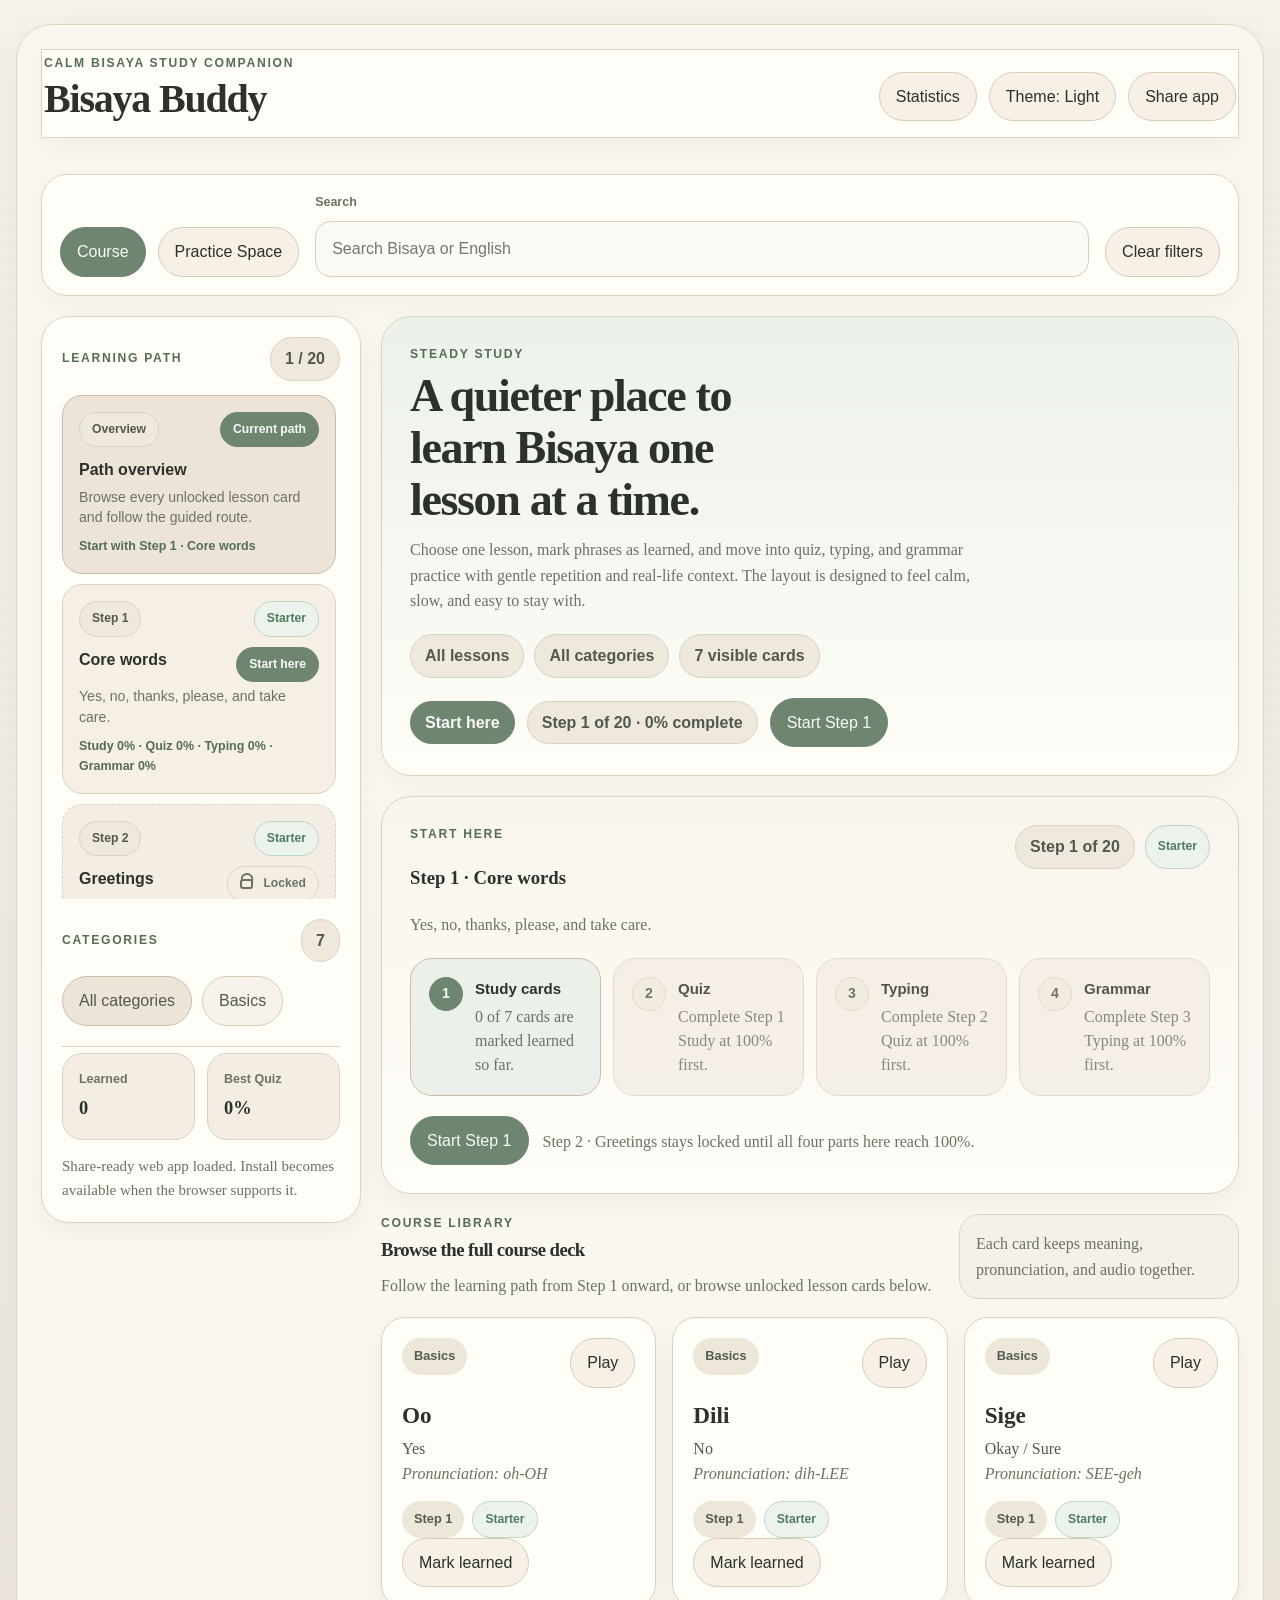
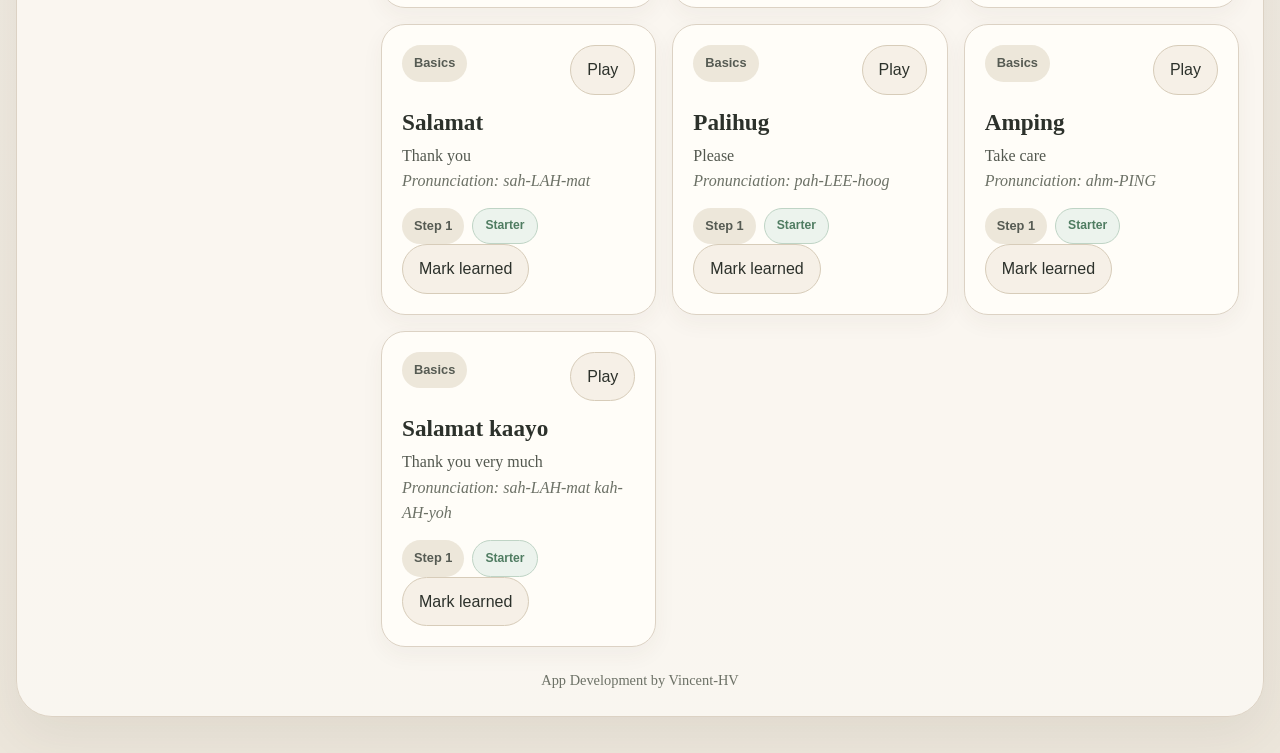
==== commit 7ac89942: "Polish native lesson flow for v1.1.0" ====
--- a/index.html
+++ b/index.html
@@ -59,14 +59,14 @@
       <section id="ios-welcome-screen" class="ios-welcome-screen" hidden>
         <div class="ios-welcome-card material-panel">
           <p class="eyebrow">Bisaya Buddy</p>
-          <h2>Learn Bisaya one lesson at a time.</h2>
+          <h2>Welcome, start your Bisaya journey.</h2>
           <p class="section-copy">
-            A calmer iPhone experience with one focused lesson, full-screen
-            practice, and a clear next step after each lesson is complete.
+            Your current lesson stays centered, every exercise opens in its own
+            focused lane, and the next step appears only when you are ready for it.
           </p>
           <div class="ios-welcome-pills">
             <span id="ios-welcome-lesson" class="glass-pill">Lesson 1</span>
-            <span class="glass-pill">Full-screen focus</span>
+            <span class="glass-pill">Focused lesson flow</span>
           </div>
           <button
             id="ios-welcome-start"
@@ -365,7 +365,7 @@
 
                 <div class="lesson-header">
                   <div>
-                    <p class="eyebrow">Practice Space</p>
+                    <p class="eyebrow">Current Lesson</p>
                     <h3 id="lesson-title">Choose a step and press start</h3>
                     <p id="lesson-summary" class="section-copy">
                       Each step gets its own focused workspace with a guided order
@@ -425,15 +425,14 @@
               </div>
 
               <div id="lesson-empty" class="empty-state">
-                Select a step on the left and press Start selected lesson to
-                open its dedicated workspace.
+                Open a lesson to bring it into this focused workspace.
               </div>
 
               <div id="lesson-body" class="lesson-body" hidden>
                 <section id="exercise-study" class="exercise-pane is-active">
                   <div class="view-header compact">
                     <div>
-                      <p class="eyebrow">Study Cards</p>
+                      <p class="eyebrow">Lesson Deck</p>
                       <h3>Learn the lesson phrases</h3>
                       <p class="section-copy">
                         Audio, English translation, and pronunciation stay together.
--- a/styles.css
+++ b/styles.css
@@ -2237,3 +2237,2030 @@
     padding: 18px 16px;
   }
 }
+
+body.native-app-shell {
+  --page-bg: #f3f0e8;
+  --page-bg-alt: #fbfaf6;
+  --page-ink: #171717;
+  --muted: #70695f;
+  --muted-strong: #3e3a35;
+  --line: rgba(70, 62, 53, 0.1);
+  --line-strong: rgba(50, 44, 38, 0.14);
+  --panel-bg: rgba(255, 252, 246, 0.84);
+  --panel-soft: rgba(255, 252, 247, 0.74);
+  --panel-muted: rgba(246, 242, 234, 0.88);
+  --panel-border: rgba(60, 51, 41, 0.12);
+  --button-bg: rgba(255, 252, 246, 0.78);
+  --button-hover-bg: rgba(255, 252, 246, 0.96);
+  --button-border: rgba(60, 51, 41, 0.14);
+  --input-bg: rgba(255, 252, 246, 0.88);
+  --input-border: rgba(60, 51, 41, 0.14);
+  --input-focus: #5e5a55;
+  --pill-bg: rgba(247, 243, 236, 0.92);
+  --lesson-bg: rgba(255, 252, 246, 0.8);
+  --lesson-hover-bg: rgba(255, 252, 246, 0.98);
+  --selection-bg: rgba(238, 233, 224, 0.94);
+  --selection-border: rgba(68, 60, 52, 0.14);
+  --note-bg: rgba(247, 243, 236, 0.9);
+  --meta-chip-bg: rgba(243, 238, 230, 0.96);
+  --meta-chip-ink: #50483f;
+  --empty-bg: rgba(247, 243, 236, 0.84);
+  --empty-border: rgba(67, 58, 49, 0.16);
+  --choice-bg: rgba(255, 252, 246, 0.88);
+  --accent: #111111;
+  --accent-strong: #111111;
+  --accent-soft: rgba(243, 238, 229, 0.94);
+  --accent-border: rgba(17, 17, 17, 0.14);
+  --accent-text: #faf8f3;
+  --success: #245b45;
+  --success-bg: rgba(36, 91, 69, 0.1);
+  --success-border: rgba(36, 91, 69, 0.18);
+  --danger: #8a3b43;
+  --danger-bg: rgba(138, 59, 67, 0.1);
+  --danger-border: rgba(138, 59, 67, 0.16);
+  --native-shell-width: 980px;
+  --native-content-width: 760px;
+  --native-panel-shadow:
+    0 24px 80px rgba(26, 23, 19, 0.08),
+    0 6px 18px rgba(26, 23, 19, 0.05);
+  --font-ui: "SF Pro Text", "Avenir Next", -apple-system, BlinkMacSystemFont, sans-serif;
+  --font-copy: "SF Pro Text", "Avenir Next", -apple-system, BlinkMacSystemFont, sans-serif;
+  --font-display: "SF Pro Display", "Avenir Next", -apple-system, BlinkMacSystemFont, sans-serif;
+  overflow: hidden;
+  background:
+    radial-gradient(circle at top left, rgba(255, 255, 255, 0.78), transparent 24%),
+    radial-gradient(circle at bottom right, rgba(225, 218, 207, 0.44), transparent 28%),
+    linear-gradient(180deg, #efe9df 0%, #f8f5ee 48%, #f1ece2 100%);
+}
+
+html[data-theme="dark"] body.native-app-shell {
+  --page-bg: #11100f;
+  --page-bg-alt: #191715;
+  --page-ink: #f4efe7;
+  --muted: #aaa091;
+  --muted-strong: #e6ddd2;
+  --line: rgba(255, 246, 231, 0.08);
+  --line-strong: rgba(255, 246, 231, 0.12);
+  --panel-bg: rgba(27, 24, 21, 0.82);
+  --panel-soft: rgba(32, 28, 25, 0.76);
+  --panel-muted: rgba(30, 27, 24, 0.9);
+  --panel-border: rgba(255, 243, 222, 0.08);
+  --button-bg: rgba(31, 28, 25, 0.84);
+  --button-hover-bg: rgba(42, 38, 34, 0.96);
+  --button-border: rgba(255, 243, 222, 0.1);
+  --input-bg: rgba(31, 28, 25, 0.9);
+  --input-border: rgba(255, 243, 222, 0.12);
+  --input-focus: #f4efe7;
+  --pill-bg: rgba(35, 31, 28, 0.92);
+  --lesson-bg: rgba(28, 25, 22, 0.84);
+  --lesson-hover-bg: rgba(34, 30, 27, 0.94);
+  --selection-bg: rgba(47, 43, 38, 0.96);
+  --selection-border: rgba(255, 243, 222, 0.12);
+  --note-bg: rgba(35, 31, 28, 0.92);
+  --meta-chip-bg: rgba(39, 35, 31, 0.96);
+  --meta-chip-ink: #e8dfd3;
+  --empty-bg: rgba(32, 29, 26, 0.86);
+  --empty-border: rgba(255, 243, 222, 0.1);
+  --choice-bg: rgba(32, 29, 26, 0.88);
+  --accent: #f4efe7;
+  --accent-strong: #f4efe7;
+  --accent-soft: rgba(38, 34, 30, 0.94);
+  --accent-border: rgba(244, 239, 231, 0.12);
+  --accent-text: #11100f;
+  --success: #8dd2b3;
+  --success-bg: rgba(67, 126, 101, 0.18);
+  --success-border: rgba(141, 210, 179, 0.2);
+  --danger: #f0b0b7;
+  --danger-bg: rgba(116, 61, 70, 0.24);
+  --danger-border: rgba(240, 176, 183, 0.16);
+  --native-panel-shadow:
+    0 28px 90px rgba(0, 0, 0, 0.28),
+    0 8px 20px rgba(0, 0, 0, 0.16);
+  background:
+    radial-gradient(circle at top left, rgba(255, 255, 255, 0.04), transparent 24%),
+    radial-gradient(circle at bottom right, rgba(146, 131, 110, 0.08), transparent 28%),
+    linear-gradient(180deg, #0d0c0b 0%, #151311 48%, #100f0e 100%);
+}
+
+body.native-app-shell::before,
+body.native-app-shell::after {
+  content: "";
+  position: fixed;
+  inset: 0;
+  pointer-events: none;
+  z-index: 0;
+}
+
+body.native-app-shell::before {
+  background:
+    linear-gradient(120deg, rgba(255, 255, 255, 0.14), transparent 22%),
+    linear-gradient(180deg, rgba(255, 255, 255, 0.08), transparent 50%);
+  opacity: 0.8;
+}
+
+body.native-app-shell::after {
+  inset: -20%;
+  background:
+    radial-gradient(circle at 18% 22%, rgba(255, 255, 255, 0.18), transparent 24%),
+    radial-gradient(circle at 84% 80%, rgba(205, 190, 168, 0.18), transparent 26%);
+  filter: blur(80px);
+  opacity: 0.82;
+}
+
+body.native-app-shell .window-shell {
+  width: 100%;
+  min-height: 100dvh;
+  margin: 0;
+  padding: 0;
+  border: 0;
+  border-radius: 0;
+  background: transparent;
+  box-shadow: none;
+  overflow: hidden;
+}
+
+body.native-app-shell .window-chrome,
+body.native-app-shell .stats-strip,
+body.native-app-shell .floating-toolbar,
+body.native-app-shell .sidebar,
+body.native-app-shell .hero-panel,
+body.native-app-shell .path-panel,
+body.native-app-shell #course-view,
+body.native-app-shell .app-footer {
+  display: none !important;
+}
+
+body.native-app-shell .workspace {
+  grid-template-columns: 1fr;
+  gap: 0;
+  min-height: 100dvh;
+  height: 100dvh;
+}
+
+body.macos-native-app .workspace {
+  padding: 28px;
+}
+
+body.native-app-shell .content-region {
+  display: grid;
+  gap: 0;
+  min-height: 0;
+  height: 100%;
+}
+
+body.native-app-shell .view,
+body.native-app-shell .view.is-active {
+  display: block;
+  height: 100%;
+}
+
+body.native-app-shell .lesson-shell {
+  position: relative;
+  z-index: 1;
+  display: grid;
+  grid-template-rows: auto minmax(0, 1fr);
+  gap: 0;
+  min-height: 0;
+  overflow: hidden;
+}
+
+body.macos-native-app .lesson-shell {
+  width: min(100%, var(--native-shell-width));
+  height: 100%;
+  margin: 0 auto;
+  border: 1px solid color-mix(in srgb, var(--panel-border) 96%, transparent);
+  border-radius: 36px;
+  background:
+    linear-gradient(180deg, color-mix(in srgb, var(--panel-bg) 96%, white), color-mix(in srgb, var(--panel-soft) 90%, transparent));
+  box-shadow: var(--native-panel-shadow);
+  backdrop-filter: blur(24px) saturate(1.05);
+}
+
+body.ios-native-app .lesson-shell {
+  width: 100%;
+  min-height: 100%;
+  border: 0;
+  border-radius: 0;
+  background: transparent;
+  box-shadow: none;
+}
+
+body.native-app-shell .ios-top-bar {
+  display: grid;
+  gap: 14px;
+  min-width: 0;
+}
+
+body.macos-native-app .ios-top-bar,
+body.macos-native-app #lesson-empty,
+body.macos-native-app .lesson-body {
+  width: min(100%, var(--native-shell-width));
+  margin-inline: auto;
+}
+
+body.macos-native-app .ios-top-bar {
+  padding: 28px 30px 12px;
+}
+
+body.macos-native-app #lesson-empty {
+  margin: 0 auto 30px;
+}
+
+body.macos-native-app .lesson-body {
+  padding: 10px 30px 30px;
+}
+
+body.ios-native-app .ios-top-bar,
+body.ios-native-app #lesson-empty,
+body.ios-native-app .lesson-body {
+  width: min(calc(100% - 32px - var(--safe-left) - var(--safe-right)), var(--native-shell-width));
+  margin-inline: auto;
+}
+
+body.ios-native-app .ios-top-bar {
+  position: sticky;
+  top: 0;
+  z-index: 10;
+  padding: calc(14px + var(--safe-top)) 0 14px;
+  background: transparent;
+  backdrop-filter: none;
+  border-bottom: 0;
+}
+
+body.ios-native-app .ios-top-bar.is-scrolled,
+body.ios-native-app.ios-topbar-scrolled .ios-top-bar {
+  background:
+    linear-gradient(180deg, color-mix(in srgb, var(--page-bg-alt) 92%, transparent), transparent);
+  backdrop-filter: blur(20px);
+  box-shadow: none;
+}
+
+body.ios-native-app #lesson-empty {
+  margin: 8px auto calc(22px + var(--safe-bottom));
+}
+
+body.ios-native-app .lesson-body {
+  padding: 8px 0 0;
+}
+
+body.native-app-shell .lesson-body {
+  min-height: 0;
+  max-width: none;
+  overflow: hidden;
+}
+
+body.native-app-shell .ios-journey-shell,
+body.native-app-shell .study-card,
+body.native-app-shell .quiz-card,
+body.native-app-shell .practice-card,
+body.native-app-shell .study-next-panel,
+body.native-app-shell .typing-shell,
+body.native-app-shell .grammar-sentence,
+body.native-app-shell .glass-note,
+body.native-app-shell .empty-state,
+body.native-app-shell .lesson-stats .mini-stat,
+body.native-app-shell .quiz-stats .mini-stat,
+body.native-app-shell .practice-overview .mini-stat,
+body.native-app-shell .ios-welcome-card,
+body.native-app-shell .ios-complete-card {
+  border: 1px solid color-mix(in srgb, var(--panel-border) 96%, transparent);
+  background:
+    linear-gradient(180deg, color-mix(in srgb, var(--panel-bg) 96%, white), color-mix(in srgb, var(--panel-soft) 94%, transparent));
+  box-shadow: var(--native-panel-shadow);
+  backdrop-filter: blur(20px) saturate(1.02);
+}
+
+body.native-app-shell .ios-journey-shell {
+  gap: 10px;
+  padding: 16px 18px;
+  border-radius: 24px;
+}
+
+body.native-app-shell .ios-journey-header {
+  grid-template-columns: minmax(0, 1fr) auto;
+  gap: 14px;
+  align-items: end;
+}
+
+body.native-app-shell .ios-journey-header h3 {
+  margin: 0;
+  font-family: var(--font-display);
+  font-size: clamp(1.15rem, 1rem + 0.9vw, 1.7rem);
+  font-weight: 600;
+  line-height: 1.02;
+  letter-spacing: -0.04em;
+}
+
+body.native-app-shell .ios-journey-track,
+body.native-app-shell .lesson-progress-track {
+  height: 6px;
+  border-radius: 999px;
+  background: color-mix(in srgb, var(--page-ink) 8%, var(--panel-soft));
+  box-shadow: none;
+}
+
+body.native-app-shell .ios-journey-bar,
+body.native-app-shell .lesson-progress-bar {
+  background: linear-gradient(
+    90deg,
+    color-mix(in srgb, var(--page-ink) 92%, #333333),
+    color-mix(in srgb, var(--page-ink) 70%, #7a746c)
+  );
+}
+
+body.native-app-shell .lesson-header {
+  grid-template-columns: 1fr;
+  justify-items: center;
+  text-align: center;
+  gap: 12px;
+  padding: 4px 4px 0;
+}
+
+body.native-app-shell .lesson-header .eyebrow {
+  display: none;
+}
+
+body.native-app-shell .lesson-header h3 {
+  margin: 0;
+  max-width: 18ch;
+  font-family: var(--font-display);
+  font-size: clamp(1.7rem, 1.2rem + 1.6vw, 2.8rem);
+  font-weight: 600;
+  line-height: 0.98;
+  letter-spacing: -0.06em;
+  text-wrap: balance;
+}
+
+body.native-app-shell #lesson-summary {
+  display: block;
+  max-width: 58ch;
+  margin: 0;
+  color: var(--muted);
+  text-wrap: balance;
+}
+
+body.native-app-shell .lesson-header-actions {
+  display: flex;
+  flex-wrap: wrap;
+  justify-content: center;
+  gap: 10px;
+}
+
+body.native-app-shell .lesson-header-actions > * {
+  width: auto;
+}
+
+body.native-app-shell .lesson-header-actions .glass-pill {
+  min-height: 36px;
+}
+
+body.native-app-shell #back-to-course {
+  min-width: 180px;
+}
+
+body.native-app-shell .lesson-progress-track,
+body.native-app-shell .lesson-stats,
+body.native-app-shell .exercise-tabs {
+  width: min(100%, var(--native-content-width));
+  margin-inline: auto;
+}
+
+body.native-app-shell .lesson-stats {
+  grid-template-columns: repeat(5, minmax(0, 1fr));
+  gap: 10px;
+}
+
+body.native-app-shell .lesson-stats .mini-stat,
+body.native-app-shell .quiz-stats .mini-stat,
+body.native-app-shell .practice-overview .mini-stat {
+  padding: 14px 12px;
+  border-radius: 18px;
+  text-align: center;
+  box-shadow: none;
+}
+
+body.native-app-shell .exercise-tabs {
+  display: grid;
+  grid-template-columns: repeat(4, minmax(0, 1fr));
+  gap: 6px;
+  padding: 6px;
+  border-radius: 20px;
+  background: color-mix(in srgb, var(--pill-bg) 96%, white);
+  border: 1px solid color-mix(in srgb, var(--panel-border) 92%, transparent);
+  box-shadow: none;
+}
+
+body.native-app-shell .toolbar-button,
+body.native-app-shell .sound-button,
+body.native-app-shell .learn-button,
+body.native-app-shell .choice-button,
+body.native-app-shell .exercise-tab,
+body.native-app-shell .chip {
+  min-height: 46px;
+  border-radius: 18px;
+  border: 1px solid color-mix(in srgb, var(--button-border) 98%, transparent);
+  background: color-mix(in srgb, var(--button-bg) 96%, white);
+  box-shadow:
+    0 1px 0 rgba(255, 255, 255, 0.68),
+    0 14px 32px rgba(26, 23, 19, 0.06);
+  backdrop-filter: blur(14px);
+}
+
+body.native-app-shell .toolbar-button:hover,
+body.native-app-shell .sound-button:hover,
+body.native-app-shell .learn-button:hover,
+body.native-app-shell .choice-button:hover,
+body.native-app-shell .exercise-tab:hover,
+body.native-app-shell .chip:hover {
+  background: color-mix(in srgb, var(--button-hover-bg) 96%, white);
+  box-shadow:
+    0 1px 0 rgba(255, 255, 255, 0.72),
+    0 18px 34px rgba(26, 23, 19, 0.08);
+}
+
+body.native-app-shell .toolbar-button.primary,
+body.native-app-shell .toolbar-button.is-active,
+body.native-app-shell .exercise-tab.is-active {
+  border-color: color-mix(in srgb, var(--page-ink) 16%, transparent);
+  background: linear-gradient(
+    180deg,
+    color-mix(in srgb, var(--page-ink) 94%, #2b2b2b),
+    color-mix(in srgb, var(--page-ink) 98%, black)
+  );
+  color: var(--accent-text);
+  box-shadow:
+    inset 0 1px 0 rgba(255, 255, 255, 0.08),
+    0 16px 34px rgba(17, 17, 17, 0.16);
+}
+
+html[data-theme="dark"] body.native-app-shell .toolbar-button.primary,
+html[data-theme="dark"] body.native-app-shell .toolbar-button.is-active,
+html[data-theme="dark"] body.native-app-shell .exercise-tab.is-active {
+  border-color: color-mix(in srgb, var(--page-ink) 18%, transparent);
+  box-shadow:
+    inset 0 1px 0 rgba(255, 255, 255, 0.04),
+    0 16px 34px rgba(0, 0, 0, 0.28);
+}
+
+body.native-app-shell .ios-cta-button {
+  min-height: 56px;
+  border-radius: 22px;
+}
+
+body.native-app-shell .glass-pill,
+body.native-app-shell .counter-pill,
+body.native-app-shell .lesson-step-badge,
+body.native-app-shell .lesson-status-tag,
+body.native-app-shell .difficulty-tag,
+body.native-app-shell .meta-chip {
+  min-height: 34px;
+  padding: 8px 13px;
+  border-radius: 999px;
+  border: 1px solid color-mix(in srgb, var(--panel-border) 92%, transparent);
+  background: color-mix(in srgb, var(--pill-bg) 98%, white);
+  box-shadow: none;
+  backdrop-filter: blur(12px);
+}
+
+body.native-app-shell .search-shell input,
+body.native-app-shell .mode-shell select,
+body.native-app-shell .typing-input {
+  border-radius: 18px;
+  border: 1px solid color-mix(in srgb, var(--input-border) 96%, transparent);
+  background: color-mix(in srgb, var(--input-bg) 98%, white);
+  box-shadow: none;
+}
+
+body.native-app-shell .search-shell input:focus,
+body.native-app-shell .mode-shell select:focus,
+body.native-app-shell .typing-input:focus {
+  box-shadow:
+    0 0 0 3px color-mix(in srgb, var(--page-ink) 10%, transparent),
+    0 10px 28px rgba(17, 17, 17, 0.08);
+}
+
+body.native-app-shell .exercise-pane.is-active {
+  display: block;
+  height: 100%;
+  overflow: auto;
+  overflow-x: hidden;
+  padding: 0 0 calc(30px + var(--safe-bottom));
+  overscroll-behavior: contain;
+}
+
+body.native-app-shell .exercise-pane.is-active > * {
+  width: min(100%, var(--native-content-width));
+  margin-inline: auto;
+}
+
+body.native-app-shell .view-header,
+body.native-app-shell .study-next-header {
+  grid-template-columns: 1fr;
+  gap: 12px;
+  justify-items: center;
+  text-align: center;
+}
+
+body.native-app-shell .glass-note {
+  max-width: 44rem;
+  text-align: center;
+}
+
+body.native-app-shell .card-grid {
+  width: min(100%, var(--native-content-width));
+  margin-inline: auto;
+  grid-template-columns: 1fr;
+  gap: 14px;
+}
+
+body.native-app-shell .study-card,
+body.native-app-shell .quiz-card,
+body.native-app-shell .practice-card,
+body.native-app-shell .study-next-panel {
+  padding: 24px;
+  border-radius: 26px;
+}
+
+body.native-app-shell .card-top,
+body.native-app-shell .study-next-actions,
+body.native-app-shell .quiz-actions {
+  justify-content: center;
+}
+
+body.native-app-shell .card-meta {
+  justify-content: center;
+}
+
+body.native-app-shell .card-bisaya {
+  font-family: var(--font-display);
+  font-size: clamp(1.55rem, 1.2rem + 1vw, 2.3rem);
+  line-height: 1.02;
+  letter-spacing: -0.05em;
+  text-align: center;
+}
+
+body.native-app-shell .card-english,
+body.native-app-shell .card-pronunciation,
+body.native-app-shell .quiz-feedback,
+body.native-app-shell .grammar-sentence {
+  text-align: center;
+}
+
+body.native-app-shell .quiz-audio-wrap {
+  justify-content: center;
+}
+
+body.native-app-shell .choice-button {
+  justify-content: flex-start;
+  text-align: left;
+}
+
+body.native-app-shell .typing-shell,
+body.native-app-shell .grammar-sentence {
+  border-style: solid;
+}
+
+body.native-app-shell .empty-state {
+  text-align: center;
+}
+
+body.native-app-shell .eyebrow,
+body.native-app-shell .mini-label,
+body.native-app-shell .search-label {
+  color: color-mix(in srgb, var(--muted) 92%, var(--page-ink));
+  letter-spacing: 0.12em;
+}
+
+body.native-app-shell .ios-welcome-screen,
+body.native-app-shell .ios-complete-modal {
+  background:
+    linear-gradient(180deg, rgba(243, 240, 232, 0.62), rgba(251, 250, 246, 0.82)),
+    rgba(243, 240, 232, 0.26);
+  backdrop-filter: blur(24px);
+}
+
+html[data-theme="dark"] body.native-app-shell .ios-welcome-screen,
+html[data-theme="dark"] body.native-app-shell .ios-complete-modal {
+  background:
+    linear-gradient(180deg, rgba(16, 15, 14, 0.58), rgba(23, 20, 18, 0.82)),
+    rgba(16, 15, 14, 0.28);
+}
+
+body.native-app-shell .ios-welcome-card,
+body.native-app-shell .ios-complete-card {
+  width: min(100%, 520px);
+  padding: 30px 28px;
+  border-radius: 32px;
+}
+
+body.native-app-shell .ios-welcome-card::before,
+body.native-app-shell .ios-complete-card::before {
+  display: none;
+}
+
+body.native-app-shell .ios-welcome-card h2,
+body.native-app-shell .ios-complete-card h2 {
+  font-family: var(--font-display);
+  font-size: clamp(2rem, 1.7rem + 1.2vw, 2.8rem);
+  font-weight: 600;
+  line-height: 0.98;
+  letter-spacing: -0.06em;
+}
+
+@media (max-width: 900px) {
+  body.native-app-shell .lesson-stats {
+    grid-template-columns: repeat(2, minmax(0, 1fr));
+  }
+
+  body.native-app-shell .lesson-stats .mini-stat:last-child {
+    grid-column: 1 / -1;
+  }
+
+  body.native-app-shell .exercise-tabs {
+    grid-template-columns: repeat(2, minmax(0, 1fr));
+  }
+}
+
+@media (max-width: 720px) {
+  body.macos-native-app .workspace {
+    padding: 18px;
+  }
+
+  body.native-app-shell .lesson-header h3 {
+    max-width: 14ch;
+  }
+
+  body.native-app-shell .lesson-header-actions {
+    display: grid;
+    grid-template-columns: 1fr;
+    width: min(100%, var(--native-content-width));
+  }
+
+  body.native-app-shell .study-card,
+  body.native-app-shell .quiz-card,
+  body.native-app-shell .practice-card,
+  body.native-app-shell .study-next-panel,
+  body.native-app-shell .ios-welcome-card,
+  body.native-app-shell .ios-complete-card {
+    padding: 22px 18px;
+  }
+}
+
+@media (max-width: 520px) {
+  body.ios-native-app .ios-top-bar,
+  body.ios-native-app #lesson-empty,
+  body.ios-native-app .lesson-body {
+    width: min(calc(100% - 24px - var(--safe-left) - var(--safe-right)), var(--native-shell-width));
+  }
+
+  body.native-app-shell .toolbar-button,
+  body.native-app-shell .sound-button,
+  body.native-app-shell .learn-button,
+  body.native-app-shell .choice-button,
+  body.native-app-shell .exercise-tab,
+  body.native-app-shell .chip {
+    min-height: 44px;
+    padding: 10px 14px;
+    border-radius: 16px;
+  }
+
+  body.native-app-shell .glass-pill,
+  body.native-app-shell .counter-pill,
+  body.native-app-shell .meta-chip,
+  body.native-app-shell .lesson-status-tag,
+  body.native-app-shell .lesson-step-badge,
+  body.native-app-shell .difficulty-tag {
+    min-height: 32px;
+    padding: 7px 11px;
+  }
+}
+
+body.native-app-shell {
+  --tone-coral: #f7aaa2;
+  --tone-coral-soft: #fbd2cc;
+  --tone-olive: #99a07b;
+  --tone-olive-soft: #cdd4b8;
+  --tone-cream: #fff8f4;
+  --tone-cream-deep: #f7eeea;
+  --tone-ink: #221c1d;
+  --tone-line: rgba(255, 255, 255, 0.78);
+  --page-bg: #f7a7a0;
+  --page-bg-alt: #f9b7af;
+  --page-ink: var(--tone-ink);
+  --muted: #766766;
+  --muted-strong: #403838;
+  --panel-bg: rgba(255, 248, 244, 0.9);
+  --panel-soft: rgba(255, 246, 242, 0.8);
+  --panel-muted: rgba(255, 244, 240, 0.72);
+  --panel-border: rgba(124, 89, 88, 0.12);
+  --button-bg: rgba(255, 249, 245, 0.84);
+  --button-hover-bg: rgba(255, 249, 245, 0.96);
+  --button-border: rgba(73, 57, 57, 0.08);
+  --input-bg: rgba(255, 251, 248, 0.96);
+  --input-border: rgba(73, 57, 57, 0.1);
+  --input-focus: #31292a;
+  --pill-bg: rgba(255, 245, 241, 0.86);
+  --accent: var(--tone-ink);
+  --accent-strong: var(--tone-ink);
+  --accent-soft: rgba(255, 244, 240, 0.78);
+  --accent-border: rgba(34, 28, 29, 0.12);
+  --accent-text: #fff9f6;
+  --selection-bg: rgba(255, 255, 255, 0.52);
+  --selection-border: rgba(34, 28, 29, 0.12);
+  --meta-chip-bg: rgba(255, 250, 247, 0.65);
+  --meta-chip-ink: #403838;
+  --choice-bg: rgba(255, 251, 248, 0.88);
+  --empty-bg: rgba(255, 249, 245, 0.86);
+  --empty-border: rgba(67, 51, 52, 0.12);
+  background:
+    linear-gradient(180deg, #f7aaa2 0%, #f7a9a2 38%, #f5a19b 100%);
+}
+
+html[data-theme="dark"] body.native-app-shell {
+  --tone-coral: #a96d6d;
+  --tone-coral-soft: #7f5958;
+  --tone-olive: #7e8665;
+  --tone-olive-soft: #576048;
+  --tone-cream: #2c2424;
+  --tone-cream-deep: #241d1d;
+  --tone-ink: #f6eeea;
+  --tone-line: rgba(255, 240, 233, 0.38);
+  --page-bg: #8d5e5d;
+  --page-bg-alt: #734f4e;
+  --page-ink: #f7f0eb;
+  --muted: #dbc4c0;
+  --muted-strong: #f1e6e1;
+  --panel-bg: rgba(38, 30, 30, 0.9);
+  --panel-soft: rgba(46, 36, 36, 0.84);
+  --panel-muted: rgba(51, 40, 40, 0.72);
+  --panel-border: rgba(255, 241, 234, 0.08);
+  --button-bg: rgba(45, 35, 35, 0.88);
+  --button-hover-bg: rgba(59, 46, 46, 0.96);
+  --button-border: rgba(255, 241, 234, 0.08);
+  --input-bg: rgba(42, 33, 33, 0.96);
+  --input-border: rgba(255, 241, 234, 0.1);
+  --input-focus: #fff6f3;
+  --pill-bg: rgba(54, 44, 44, 0.82);
+  --accent: #f8f0ec;
+  --accent-strong: #f8f0ec;
+  --accent-soft: rgba(47, 36, 36, 0.82);
+  --accent-border: rgba(248, 240, 236, 0.12);
+  --accent-text: #231c1d;
+  --selection-bg: rgba(255, 255, 255, 0.08);
+  --selection-border: rgba(248, 240, 236, 0.12);
+  --meta-chip-bg: rgba(62, 49, 49, 0.76);
+  --meta-chip-ink: #f0e4df;
+  --choice-bg: rgba(41, 33, 33, 0.9);
+  --empty-bg: rgba(47, 38, 38, 0.84);
+  --empty-border: rgba(248, 240, 236, 0.1);
+  background:
+    linear-gradient(180deg, #7f5756 0%, #724d4d 38%, #633f3f 100%);
+}
+
+body.native-app-shell::before {
+  background:
+    radial-gradient(circle at 16% 16%, transparent 0 154px, var(--tone-line) 155px 157px, transparent 158px),
+    radial-gradient(circle at 82% 10%, transparent 0 118px, var(--tone-line) 119px 121px, transparent 122px),
+    radial-gradient(circle at 52% 98%, transparent 0 162px, var(--tone-line) 163px 165px, transparent 166px),
+    radial-gradient(circle at 6% 74%, rgba(255, 255, 255, 0.14) 0 120px, transparent 121px),
+    radial-gradient(circle at 92% 62%, rgba(255, 255, 255, 0.08) 0 170px, transparent 171px);
+  opacity: 1;
+}
+
+body.native-app-shell::after {
+  background:
+    radial-gradient(circle at 18% 18%, rgba(255, 255, 255, 0.2), transparent 24%),
+    radial-gradient(circle at 82% 24%, rgba(255, 255, 255, 0.16), transparent 28%),
+    radial-gradient(circle at 78% 88%, rgba(241, 193, 184, 0.44), transparent 24%),
+    radial-gradient(circle at 10% 88%, rgba(255, 188, 181, 0.36), transparent 24%);
+  filter: blur(86px);
+}
+
+body.native-app-shell .lesson-shell,
+body.native-app-shell .ios-welcome-card,
+body.native-app-shell .ios-complete-card,
+body.native-app-shell .ios-journey-shell,
+body.native-app-shell .study-card,
+body.native-app-shell .quiz-card,
+body.native-app-shell .practice-card,
+body.native-app-shell .study-next-panel,
+body.native-app-shell .typing-shell,
+body.native-app-shell .grammar-sentence,
+body.native-app-shell .glass-note,
+body.native-app-shell .empty-state {
+  border-color: transparent;
+  box-shadow:
+    0 22px 40px rgba(118, 73, 73, 0.08),
+    0 8px 18px rgba(118, 73, 73, 0.05);
+}
+
+body.native-app-shell .lesson-shell {
+  background: transparent;
+  box-shadow: none;
+  border: 0;
+}
+
+body.macos-native-app .lesson-shell {
+  background:
+    linear-gradient(180deg, rgba(255, 248, 244, 0.76), rgba(255, 244, 240, 0.62));
+  border-radius: 42px;
+  box-shadow:
+    0 30px 60px rgba(118, 73, 73, 0.12),
+    0 10px 22px rgba(118, 73, 73, 0.08);
+}
+
+body.native-app-shell .ios-top-bar {
+  gap: 20px;
+}
+
+body.native-app-shell .ios-welcome-card {
+  min-height: min(82dvh, 760px);
+  justify-content: end;
+  align-content: end;
+  gap: 16px;
+  padding: 34px 28px 42px;
+  text-align: center;
+  background:
+    radial-gradient(circle at 24% 17%, var(--tone-coral) 0 70px, transparent 71px),
+    radial-gradient(circle at 77% 22%, rgba(247, 170, 162, 0.9) 0 18px, transparent 19px),
+    radial-gradient(ellipse at 50% 44%, rgba(255, 255, 255, 0.62) 0 42%, transparent 43%),
+    radial-gradient(circle at 84% 68%, rgba(255, 210, 204, 0.9), transparent 18%),
+    linear-gradient(180deg, var(--tone-cream), rgba(255, 247, 243, 0.96));
+  position: relative;
+  overflow: hidden;
+}
+
+body.native-app-shell .ios-welcome-card::before,
+body.native-app-shell .ios-welcome-card::after {
+  content: "";
+  position: absolute;
+  border-radius: 999px;
+  pointer-events: none;
+}
+
+body.native-app-shell .ios-welcome-card::before {
+  width: 440px;
+  height: 440px;
+  right: -140px;
+  top: 90px;
+  border: 2px solid rgba(247, 170, 162, 0.58);
+}
+
+body.native-app-shell .ios-welcome-card::after {
+  inset: auto -90px 210px auto;
+  width: 420px;
+  height: 220px;
+  background:
+    radial-gradient(circle at 20% 30%, rgba(255, 255, 255, 0.52), transparent 40%),
+    linear-gradient(180deg, rgba(255, 217, 212, 0.6), rgba(255, 247, 243, 0));
+}
+
+body.native-app-shell .ios-welcome-card > * {
+  position: relative;
+  z-index: 1;
+}
+
+body.native-app-shell .ios-welcome-card .eyebrow,
+body.native-app-shell .ios-complete-card .eyebrow,
+body.native-app-shell .ios-journey-header .eyebrow,
+body.native-app-shell .exercise-tab,
+body.native-app-shell .mini-label {
+  letter-spacing: 0.22em;
+}
+
+body.native-app-shell .ios-welcome-card h2,
+body.native-app-shell .ios-complete-card h2,
+body.native-app-shell .ios-journey-header h3,
+body.native-app-shell .lesson-header h3,
+body.native-app-shell .view-header h3,
+body.native-app-shell .study-next-header h3 {
+  font-family: "Avenir Next", "Futura", -apple-system, BlinkMacSystemFont, sans-serif;
+  text-transform: uppercase;
+  font-weight: 700;
+  letter-spacing: 0.12em;
+}
+
+body.native-app-shell .ios-welcome-card h2,
+body.native-app-shell .ios-complete-card h2 {
+  max-width: 12ch;
+  margin-inline: auto;
+  font-size: clamp(1.45rem, 1rem + 1.5vw, 2.25rem);
+  line-height: 1.45;
+}
+
+body.native-app-shell .section-copy {
+  max-width: 34ch;
+  margin-inline: auto;
+}
+
+body.native-app-shell .ios-welcome-pills {
+  justify-content: center;
+}
+
+body.native-app-shell .ios-cta-button,
+body.native-app-shell .learn-button {
+  background: var(--tone-ink);
+  color: #fff9f7;
+  border-color: transparent;
+  box-shadow:
+    0 16px 28px rgba(34, 28, 29, 0.16),
+    inset 0 1px 0 rgba(255, 255, 255, 0.08);
+}
+
+body.native-app-shell .ios-cta-button:hover,
+body.native-app-shell .learn-button:hover {
+  background: #161213;
+}
+
+body.native-app-shell .learn-button.is-on {
+  background: rgba(255, 255, 255, 0.56);
+  color: var(--tone-ink);
+  border-color: rgba(34, 28, 29, 0.1);
+  box-shadow: none;
+}
+
+body.native-app-shell .ios-journey-shell {
+  text-align: center;
+  padding: 24px 24px 22px;
+  border-radius: 30px;
+  background:
+    radial-gradient(circle at 80% 18%, rgba(247, 170, 162, 0.74), transparent 18%),
+    linear-gradient(180deg, rgba(255, 248, 244, 0.92), rgba(255, 244, 240, 0.9));
+}
+
+body.native-app-shell .ios-journey-header {
+  grid-template-columns: 1fr;
+  justify-items: center;
+  gap: 10px;
+}
+
+body.native-app-shell .ios-journey-header h3 {
+  font-size: clamp(1rem, 0.85rem + 0.7vw, 1.35rem);
+  line-height: 1.5;
+}
+
+body.native-app-shell .ios-journey-track {
+  width: min(100%, 320px);
+  margin-inline: auto;
+  background: rgba(34, 28, 29, 0.08);
+}
+
+body.native-app-shell .lesson-header {
+  gap: 16px;
+  padding-top: 2px;
+}
+
+body.native-app-shell .lesson-header h3 {
+  max-width: 16ch;
+  font-size: clamp(1.05rem, 0.9rem + 0.8vw, 1.45rem);
+  line-height: 1.55;
+}
+
+body.native-app-shell #lesson-summary {
+  max-width: 38ch;
+  font-family: var(--font-ui);
+  font-size: 0.94rem;
+}
+
+body.native-app-shell #lesson-progress-text,
+body.native-app-shell .lesson-progress-track,
+body.native-app-shell .lesson-stats {
+  display: none;
+}
+
+body.native-app-shell .lesson-header-actions {
+  justify-content: center;
+  align-items: center;
+}
+
+body.native-app-shell .glass-pill,
+body.native-app-shell .counter-pill,
+body.native-app-shell .lesson-step-badge,
+body.native-app-shell .lesson-status-tag,
+body.native-app-shell .difficulty-tag,
+body.native-app-shell .meta-chip {
+  background: rgba(255, 250, 247, 0.62);
+  border-color: rgba(34, 28, 29, 0.08);
+  color: var(--tone-ink);
+  box-shadow: none;
+}
+
+body.native-app-shell .exercise-tabs {
+  display: grid;
+  grid-template-columns: 1fr;
+  gap: 14px;
+  width: min(100%, 520px);
+  padding: 0;
+  background: transparent;
+  border: 0;
+}
+
+body.native-app-shell .exercise-tab {
+  position: relative;
+  justify-content: space-between;
+  min-height: 78px;
+  padding: 18px 22px;
+  border-radius: 24px;
+  background: rgba(255, 248, 244, 0.72);
+  border-color: rgba(34, 28, 29, 0.06);
+  color: var(--tone-ink);
+  font-size: 0.78rem;
+  font-weight: 700;
+  text-transform: uppercase;
+  text-align: left;
+  box-shadow:
+    0 16px 28px rgba(118, 73, 73, 0.08),
+    inset 0 1px 0 rgba(255, 255, 255, 0.68);
+  overflow: hidden;
+}
+
+body.native-app-shell .exercise-tab::before {
+  content: "";
+  position: absolute;
+  inset: auto -60px -40px auto;
+  width: 180px;
+  height: 180px;
+  border: 2px solid rgba(255, 255, 255, 0.56);
+  border-radius: 50%;
+  pointer-events: none;
+}
+
+body.native-app-shell .exercise-tab::after {
+  content: "▶";
+  display: inline-flex;
+  align-items: center;
+  justify-content: center;
+  width: 38px;
+  height: 38px;
+  border-radius: 50%;
+  background: rgba(34, 28, 29, 0.14);
+  color: rgba(34, 28, 29, 0.9);
+  font-size: 0.8rem;
+  line-height: 1;
+}
+
+body.native-app-shell .exercise-tab.is-active {
+  background: linear-gradient(180deg, var(--tone-coral), #f7b5ae);
+  color: var(--tone-ink);
+}
+
+body.native-app-shell .exercise-tab.is-active::after {
+  background: var(--tone-ink);
+  color: #fff8f5;
+}
+
+body.native-app-shell .exercise-tab.is-complete:not(.is-active) {
+  background: linear-gradient(180deg, rgba(153, 160, 123, 0.92), rgba(185, 194, 160, 0.9));
+}
+
+body.native-app-shell .exercise-tab.is-complete:not(.is-active)::after {
+  content: "✓";
+}
+
+body.native-app-shell .exercise-tab.is-locked {
+  background: rgba(255, 248, 244, 0.5);
+  opacity: 0.72;
+}
+
+body.native-app-shell .exercise-pane.is-active > * {
+  width: min(100%, 620px);
+}
+
+body.native-app-shell .view-header,
+body.native-app-shell .study-next-header {
+  gap: 14px;
+}
+
+body.native-app-shell .view-header .glass-note,
+body.native-app-shell .study-next-header .glass-note {
+  background: rgba(255, 249, 246, 0.64);
+}
+
+body.native-app-shell .card-grid {
+  width: min(100%, 620px);
+  gap: 16px;
+}
+
+body.native-app-shell .study-card {
+  position: relative;
+  display: grid;
+  gap: 18px;
+  padding: 20px;
+  border-radius: 28px;
+  overflow: hidden;
+  color: var(--tone-ink);
+}
+
+body.native-app-shell .study-card::after {
+  content: "";
+  position: absolute;
+  inset: auto -36px -46px auto;
+  width: 220px;
+  height: 220px;
+  border: 2px solid rgba(255, 255, 255, 0.52);
+  border-radius: 50%;
+  pointer-events: none;
+}
+
+body.native-app-shell .study-card[data-tone="coral"] {
+  background:
+    radial-gradient(circle at 80% 22%, rgba(255, 255, 255, 0.42), transparent 16%),
+    linear-gradient(180deg, #f8b4ae, #f6a7a1);
+}
+
+body.native-app-shell .study-card[data-tone="olive"] {
+  background:
+    radial-gradient(circle at 18% 18%, rgba(216, 225, 194, 0.64), transparent 16%),
+    linear-gradient(180deg, #9aa27b, #8b946f);
+}
+
+body.native-app-shell .study-card[data-tone="shell"] {
+  background:
+    radial-gradient(circle at 84% 20%, rgba(247, 170, 162, 0.42), transparent 14%),
+    linear-gradient(180deg, #fff8f4, #f7eeea);
+}
+
+body.native-app-shell .study-card[data-tone="olive"] .meta-chip,
+body.native-app-shell .study-card[data-tone="olive"] .difficulty-tag,
+body.native-app-shell .study-card[data-tone="olive"] .card-pronunciation,
+body.native-app-shell .study-card[data-tone="olive"] .card-english {
+  color: #26301f;
+}
+
+body.native-app-shell .card-copy {
+  position: relative;
+  z-index: 1;
+  display: grid;
+  gap: 8px;
+}
+
+body.native-app-shell .card-top,
+body.native-app-shell .card-footer {
+  position: relative;
+  z-index: 1;
+}
+
+body.native-app-shell .card-footer {
+  display: flex;
+  flex-wrap: wrap;
+  align-items: center;
+  justify-content: space-between;
+  gap: 12px;
+}
+
+body.native-app-shell .card-bisaya,
+body.native-app-shell .card-english,
+body.native-app-shell .card-pronunciation {
+  text-align: left;
+}
+
+body.native-app-shell .card-bisaya {
+  font-family: "Avenir Next", "Futura", -apple-system, BlinkMacSystemFont, sans-serif;
+  font-size: clamp(1.28rem, 1.05rem + 0.7vw, 1.8rem);
+  font-weight: 700;
+  letter-spacing: 0.02em;
+  line-height: 1.18;
+}
+
+body.native-app-shell .card-english {
+  font-family: var(--font-ui);
+  font-size: 0.98rem;
+}
+
+body.native-app-shell .card-pronunciation {
+  font-family: var(--font-ui);
+  font-size: 0.86rem;
+  opacity: 0.86;
+}
+
+body.native-app-shell .card-meta {
+  justify-content: flex-start;
+}
+
+body.native-app-shell .sound-button--round {
+  width: 54px;
+  min-width: 54px;
+  min-height: 54px;
+  padding: 0;
+  border-radius: 50%;
+  background: var(--tone-ink);
+  color: transparent;
+  border-color: transparent;
+  box-shadow: none;
+}
+
+body.native-app-shell .sound-button--round::before {
+  content: "▶";
+  color: #fff8f5;
+  font-size: 0.95rem;
+  line-height: 1;
+  margin-left: 3px;
+}
+
+body.native-app-shell .sound-button--round:hover {
+  background: #171314;
+}
+
+body.native-app-shell .quiz-card,
+body.native-app-shell .practice-card,
+body.native-app-shell .study-next-panel,
+body.native-app-shell .typing-shell,
+body.native-app-shell .grammar-sentence {
+  border-radius: 28px;
+  background:
+    linear-gradient(180deg, rgba(255, 248, 244, 0.88), rgba(255, 244, 240, 0.78));
+}
+
+body.native-app-shell .quiz-card {
+  background:
+    radial-gradient(circle at 86% 18%, rgba(247, 170, 162, 0.5), transparent 16%),
+    linear-gradient(180deg, rgba(255, 248, 244, 0.9), rgba(255, 244, 240, 0.84));
+}
+
+body.native-app-shell .typing-shell {
+  background:
+    radial-gradient(circle at 16% 24%, rgba(153, 160, 123, 0.36), transparent 18%),
+    linear-gradient(180deg, rgba(244, 247, 237, 0.96), rgba(235, 240, 223, 0.92));
+}
+
+body.native-app-shell .grammar-sentence,
+body.native-app-shell .study-next-panel {
+  background:
+    radial-gradient(circle at 84% 18%, rgba(247, 170, 162, 0.34), transparent 18%),
+    linear-gradient(180deg, rgba(255, 248, 244, 0.96), rgba(250, 237, 232, 0.92));
+}
+
+body.native-app-shell .choice-button {
+  border-radius: 20px;
+  background: rgba(255, 252, 249, 0.74);
+}
+
+body.native-app-shell .study-next-actions,
+body.native-app-shell .quiz-actions {
+  justify-content: center;
+}
+
+body.native-app-shell .quiz-stats,
+body.native-app-shell .practice-overview {
+  grid-template-columns: repeat(2, minmax(0, 1fr));
+}
+
+@media (max-width: 720px) {
+  body.native-app-shell .exercise-pane.is-active > *,
+  body.native-app-shell .card-grid,
+  body.native-app-shell .exercise-tabs {
+    width: 100%;
+  }
+
+  body.native-app-shell .card-footer {
+    align-items: stretch;
+  }
+
+  body.native-app-shell .card-footer .learn-button {
+    width: 100%;
+  }
+}
+
+body.native-app-shell {
+  --tone-electric: #3f7cff;
+  --tone-electric-soft: #48c6ff;
+  --tone-indigo: #7f5cff;
+  --tone-graphite: #1a2338;
+  --tone-panel-strong: rgba(7, 10, 20, 0.98);
+  --tone-panel: rgba(11, 16, 31, 0.92);
+  --tone-panel-soft: rgba(14, 21, 39, 0.86);
+  --tone-panel-muted: rgba(10, 15, 28, 0.78);
+  --page-bg: #060913;
+  --page-bg-alt: #0a1020;
+  --page-ink: #f5f8ff;
+  --muted: #97a5ca;
+  --muted-strong: #dfe8ff;
+  --panel-bg: var(--tone-panel);
+  --panel-soft: var(--tone-panel-soft);
+  --panel-muted: var(--tone-panel-muted);
+  --panel-border: rgba(123, 150, 235, 0.18);
+  --button-bg: rgba(16, 23, 43, 0.9);
+  --button-hover-bg: rgba(22, 31, 56, 0.96);
+  --button-border: rgba(123, 150, 235, 0.18);
+  --input-bg: rgba(10, 16, 32, 0.96);
+  --input-border: rgba(110, 137, 220, 0.18);
+  --input-focus: #74cfff;
+  --pill-bg: rgba(17, 25, 48, 0.78);
+  --accent: var(--tone-electric);
+  --accent-strong: #76d4ff;
+  --accent-soft: rgba(64, 120, 255, 0.18);
+  --accent-border: rgba(118, 163, 255, 0.22);
+  --accent-text: #f7fbff;
+  --selection-bg: rgba(255, 255, 255, 0.08);
+  --selection-border: rgba(133, 163, 255, 0.18);
+  --meta-chip-bg: rgba(36, 55, 103, 0.56);
+  --meta-chip-ink: #dbe6ff;
+  --choice-bg: rgba(13, 19, 36, 0.94);
+  --empty-bg: rgba(11, 17, 31, 0.88);
+  --empty-border: rgba(123, 150, 235, 0.14);
+  background:
+    radial-gradient(circle at 14% -4%, rgba(129, 74, 255, 0.88), transparent 23%),
+    radial-gradient(circle at 88% 18%, rgba(63, 124, 255, 0.82), transparent 24%),
+    radial-gradient(circle at 62% 84%, rgba(28, 67, 186, 0.32), transparent 28%),
+    linear-gradient(180deg, #121834 0%, #090e1e 42%, #05070f 100%);
+}
+
+html[data-theme="dark"] body.native-app-shell {
+  --page-bg: #04070f;
+  --page-bg-alt: #080c18;
+  --page-ink: #f7faff;
+  --muted: #9ba7c7;
+  --muted-strong: #e5ecff;
+  --panel-bg: rgba(8, 12, 24, 0.94);
+  --panel-soft: rgba(12, 18, 34, 0.9);
+  --panel-muted: rgba(9, 14, 26, 0.82);
+  --panel-border: rgba(123, 150, 235, 0.22);
+  --button-bg: rgba(14, 20, 38, 0.94);
+  --button-hover-bg: rgba(22, 30, 55, 0.98);
+  --input-bg: rgba(8, 13, 27, 0.98);
+  --choice-bg: rgba(10, 15, 30, 0.96);
+  background:
+    radial-gradient(circle at 18% -2%, rgba(129, 74, 255, 0.72), transparent 20%),
+    radial-gradient(circle at 90% 14%, rgba(63, 124, 255, 0.66), transparent 22%),
+    radial-gradient(circle at 56% 78%, rgba(34, 78, 228, 0.22), transparent 28%),
+    linear-gradient(180deg, #0d1328 0%, #080c18 44%, #04060b 100%);
+}
+
+body.native-app-shell::before {
+  background:
+    radial-gradient(circle at 18% 18%, rgba(255, 255, 255, 0.08), transparent 20%),
+    radial-gradient(circle at 84% 14%, rgba(87, 198, 255, 0.16), transparent 18%),
+    linear-gradient(rgba(255, 255, 255, 0.045) 1px, transparent 1px),
+    linear-gradient(90deg, rgba(255, 255, 255, 0.045) 1px, transparent 1px);
+  background-size: auto, auto, 28px 28px, 28px 28px;
+  opacity: 0.58;
+}
+
+body.native-app-shell::after {
+  background:
+    radial-gradient(circle at 20% 16%, rgba(129, 74, 255, 0.34), transparent 22%),
+    radial-gradient(circle at 82% 18%, rgba(63, 124, 255, 0.3), transparent 22%),
+    radial-gradient(circle at 72% 76%, rgba(72, 198, 255, 0.16), transparent 18%),
+    linear-gradient(130deg, transparent 0 45%, rgba(255, 255, 255, 0.08) 46%, transparent 47%);
+  filter: blur(78px);
+  opacity: 0.88;
+}
+
+body.native-app-shell .window-shell {
+  background: rgba(4, 7, 15, 0.34);
+}
+
+body.native-app-shell .lesson-shell,
+body.native-app-shell .ios-welcome-card,
+body.native-app-shell .ios-complete-card,
+body.native-app-shell .ios-journey-shell,
+body.native-app-shell .study-card,
+body.native-app-shell .quiz-card,
+body.native-app-shell .practice-card,
+body.native-app-shell .study-next-panel,
+body.native-app-shell .typing-shell,
+body.native-app-shell .grammar-sentence,
+body.native-app-shell .glass-note,
+body.native-app-shell .empty-state {
+  border: 1px solid rgba(123, 150, 235, 0.16);
+  box-shadow:
+    0 28px 64px rgba(0, 0, 0, 0.42),
+    inset 0 1px 0 rgba(255, 255, 255, 0.05);
+}
+
+body.native-app-shell .lesson-shell {
+  background: transparent;
+  box-shadow: none;
+  border-color: transparent;
+}
+
+body.macos-native-app .lesson-shell {
+  width: min(100%, 1180px);
+  border-radius: 40px;
+  background:
+    linear-gradient(180deg, rgba(10, 14, 28, 0.78), rgba(6, 10, 20, 0.86));
+  backdrop-filter: blur(28px);
+}
+
+body.macos-native-app .ios-top-bar {
+  display: grid;
+  grid-template-columns: 290px minmax(0, 1fr);
+  gap: 18px;
+  align-items: stretch;
+}
+
+body.native-app-shell .ios-welcome-card,
+body.native-app-shell .ios-complete-card {
+  color: var(--page-ink);
+  background:
+    linear-gradient(180deg, rgba(13, 19, 38, 0.95), rgba(7, 11, 24, 0.98));
+  position: relative;
+  overflow: hidden;
+}
+
+body.native-app-shell .ios-welcome-card {
+  min-height: min(82dvh, 760px);
+  justify-content: end;
+  align-content: end;
+  gap: 16px;
+  padding: 34px 30px 42px;
+  text-align: left;
+}
+
+body.native-app-shell .ios-welcome-card::before,
+body.native-app-shell .ios-welcome-card::after,
+body.native-app-shell .ios-complete-card::before {
+  content: "";
+  position: absolute;
+  pointer-events: none;
+}
+
+body.native-app-shell .ios-welcome-card::before {
+  inset: -40px -90px auto auto;
+  width: 280px;
+  height: 280px;
+  border-radius: 50%;
+  background: radial-gradient(circle, rgba(63, 124, 255, 0.42), transparent 64%);
+}
+
+body.native-app-shell .ios-welcome-card::after {
+  left: 16%;
+  right: -12%;
+  top: 32%;
+  height: 1px;
+  background: linear-gradient(90deg, transparent, rgba(120, 176, 255, 0.62), transparent);
+  transform: rotate(-12deg);
+}
+
+body.native-app-shell .ios-complete-card::before {
+  right: -36px;
+  top: -24px;
+  width: 190px;
+  height: 190px;
+  border-radius: 50%;
+  background: radial-gradient(circle, rgba(127, 92, 255, 0.42), transparent 62%);
+}
+
+body.native-app-shell .ios-welcome-card .eyebrow,
+body.native-app-shell .ios-complete-card .eyebrow,
+body.native-app-shell .ios-journey-header .eyebrow,
+body.native-app-shell .exercise-tab,
+body.native-app-shell .mini-label {
+  color: #8fb4ff;
+  text-transform: uppercase;
+  letter-spacing: 0.18em;
+}
+
+body.native-app-shell .ios-welcome-card h2,
+body.native-app-shell .ios-complete-card h2,
+body.native-app-shell .ios-journey-header h3,
+body.native-app-shell .lesson-header h3,
+body.native-app-shell .view-header h3,
+body.native-app-shell .study-next-header h3 {
+  font-family: "SF Pro Display", "Avenir Next", -apple-system, BlinkMacSystemFont, sans-serif;
+  text-transform: none;
+  letter-spacing: -0.04em;
+  font-weight: 700;
+}
+
+body.native-app-shell .ios-welcome-card h2,
+body.native-app-shell .ios-complete-card h2 {
+  max-width: 11ch;
+  margin: 0;
+  font-size: clamp(2rem, 1.2rem + 2vw, 3rem);
+  line-height: 0.98;
+}
+
+body.native-app-shell .section-copy {
+  color: var(--muted);
+}
+
+body.native-app-shell .ios-welcome-pills {
+  justify-content: flex-start;
+}
+
+body.native-app-shell .toolbar-button,
+body.native-app-shell .sound-button,
+body.native-app-shell .learn-button,
+body.native-app-shell .choice-button,
+body.native-app-shell .exercise-tab,
+body.native-app-shell .chip {
+  border: 1px solid rgba(118, 146, 235, 0.18);
+  background:
+    linear-gradient(180deg, rgba(17, 24, 45, 0.92), rgba(10, 15, 29, 0.96));
+  color: var(--page-ink);
+  box-shadow:
+    0 18px 40px rgba(0, 0, 0, 0.34),
+    inset 0 1px 0 rgba(255, 255, 255, 0.04);
+  backdrop-filter: blur(20px);
+}
+
+body.native-app-shell .toolbar-button:hover,
+body.native-app-shell .sound-button:hover,
+body.native-app-shell .learn-button:hover,
+body.native-app-shell .choice-button:hover,
+body.native-app-shell .exercise-tab:hover,
+body.native-app-shell .chip:hover {
+  background:
+    linear-gradient(180deg, rgba(24, 33, 59, 0.98), rgba(13, 19, 37, 0.98));
+}
+
+body.native-app-shell .toolbar-button.primary,
+body.native-app-shell .toolbar-button.is-active,
+body.native-app-shell .ios-cta-button,
+body.native-app-shell .learn-button {
+  border-color: rgba(132, 194, 255, 0.28);
+  background:
+    linear-gradient(135deg, var(--tone-electric) 0%, var(--tone-electric-soft) 100%);
+  color: #f8fbff;
+  box-shadow:
+    0 20px 42px rgba(18, 90, 255, 0.34),
+    inset 0 1px 0 rgba(255, 255, 255, 0.2);
+}
+
+body.native-app-shell .toolbar-button.primary:hover,
+body.native-app-shell .toolbar-button.is-active:hover,
+body.native-app-shell .ios-cta-button:hover,
+body.native-app-shell .learn-button:hover {
+  background:
+    linear-gradient(135deg, #4c87ff 0%, #58d0ff 100%);
+}
+
+body.native-app-shell .learn-button.is-on {
+  border-color: rgba(123, 150, 235, 0.16);
+  background:
+    linear-gradient(180deg, rgba(21, 28, 50, 0.92), rgba(12, 17, 32, 0.98));
+  color: #dce6ff;
+  box-shadow:
+    0 16px 34px rgba(0, 0, 0, 0.26),
+    inset 0 1px 0 rgba(255, 255, 255, 0.04);
+}
+
+body.native-app-shell .glass-pill,
+body.native-app-shell .counter-pill,
+body.native-app-shell .lesson-step-badge,
+body.native-app-shell .lesson-status-tag,
+body.native-app-shell .difficulty-tag,
+body.native-app-shell .meta-chip {
+  background: rgba(19, 28, 51, 0.84);
+  border-color: rgba(118, 146, 235, 0.16);
+  color: #dce6ff;
+}
+
+body.native-app-shell .ios-journey-shell {
+  position: relative;
+  padding: 22px 22px 88px;
+  border-radius: 30px;
+  overflow: hidden;
+  background:
+    linear-gradient(180deg, rgba(13, 19, 38, 0.96), rgba(8, 12, 24, 0.98));
+}
+
+body.native-app-shell .ios-journey-shell::before {
+  content: "";
+  position: absolute;
+  inset: 18px 18px auto auto;
+  width: 88px;
+  height: 88px;
+  border-radius: 50%;
+  background: radial-gradient(circle, rgba(63, 124, 255, 0.3), transparent 68%);
+  pointer-events: none;
+}
+
+body.native-app-shell .ios-journey-shell::after {
+  content: "";
+  position: absolute;
+  left: 20px;
+  right: 20px;
+  bottom: 22px;
+  height: 48px;
+  background: linear-gradient(90deg, rgba(63, 124, 255, 0.1), rgba(63, 124, 255, 0.55), rgba(72, 198, 255, 0.92), rgba(63, 124, 255, 0.18));
+  clip-path: polygon(0 84%, 8% 58%, 18% 62%, 26% 22%, 36% 36%, 46% 16%, 57% 54%, 67% 44%, 76% 72%, 86% 32%, 100% 14%, 100% 100%, 0 100%);
+  opacity: 0.88;
+  pointer-events: none;
+}
+
+body.native-app-shell .ios-journey-header {
+  grid-template-columns: 1fr;
+  justify-items: start;
+  text-align: left;
+}
+
+body.native-app-shell .ios-journey-header h3 {
+  max-width: 12ch;
+  font-size: clamp(1.3rem, 1rem + 1vw, 1.9rem);
+  line-height: 1.02;
+}
+
+body.native-app-shell .ios-journey-track {
+  margin-top: 18px;
+  background: rgba(255, 255, 255, 0.08);
+  box-shadow: inset 0 0 0 1px rgba(118, 146, 235, 0.1);
+}
+
+body.native-app-shell .ios-journey-bar,
+body.native-app-shell .lesson-progress-bar {
+  background:
+    linear-gradient(90deg, var(--tone-electric), var(--tone-electric-soft));
+}
+
+body.native-app-shell .lesson-header {
+  position: relative;
+  justify-items: start;
+  text-align: left;
+  gap: 14px;
+  padding: 24px 26px;
+  border-radius: 30px;
+  background:
+    linear-gradient(180deg, rgba(12, 18, 34, 0.96), rgba(8, 12, 24, 0.98));
+  border: 1px solid rgba(123, 150, 235, 0.16);
+  overflow: hidden;
+}
+
+body.native-app-shell .lesson-header::before {
+  content: "";
+  position: absolute;
+  inset: -40px -30px auto auto;
+  width: 190px;
+  height: 190px;
+  border-radius: 50%;
+  background: radial-gradient(circle, rgba(127, 92, 255, 0.2), transparent 66%);
+  pointer-events: none;
+}
+
+body.native-app-shell .lesson-header .eyebrow {
+  display: block;
+  color: #8fb4ff;
+}
+
+body.native-app-shell .lesson-header h3 {
+  max-width: 14ch;
+  font-size: clamp(1.8rem, 1.15rem + 1.6vw, 2.9rem);
+  line-height: 0.96;
+  color: var(--page-ink);
+}
+
+body.native-app-shell #lesson-summary {
+  max-width: 46ch;
+  color: var(--muted);
+}
+
+body.native-app-shell .lesson-header-actions {
+  justify-content: flex-start;
+}
+
+body.native-app-shell .exercise-tabs {
+  width: min(100%, 560px);
+  display: grid;
+  grid-template-columns: 1fr;
+  gap: 14px;
+  padding: 0;
+  background: transparent;
+  border: 0;
+}
+
+body.native-app-shell .exercise-tab {
+  position: relative;
+  min-height: 84px;
+  padding: 18px 22px;
+  border-radius: 24px;
+  justify-content: space-between;
+  overflow: hidden;
+  text-align: left;
+}
+
+body.native-app-shell .exercise-tab::before {
+  content: "";
+  position: absolute;
+  left: 0;
+  top: 14px;
+  bottom: 14px;
+  width: 4px;
+  border-radius: 999px;
+  background: linear-gradient(180deg, rgba(127, 92, 255, 0.2), rgba(72, 198, 255, 0.9));
+}
+
+body.native-app-shell .exercise-tab::after {
+  content: "→";
+  display: inline-flex;
+  align-items: center;
+  justify-content: center;
+  width: 42px;
+  height: 42px;
+  border-radius: 50%;
+  background: rgba(255, 255, 255, 0.06);
+  border: 1px solid rgba(118, 146, 235, 0.16);
+  color: #a8d7ff;
+  font-size: 1rem;
+  line-height: 1;
+}
+
+body.native-app-shell .exercise-tab.is-active {
+  border-color: rgba(132, 194, 255, 0.3);
+  background:
+    linear-gradient(135deg, rgba(63, 124, 255, 0.94), rgba(72, 198, 255, 0.92));
+  color: #f8fbff;
+  box-shadow:
+    0 24px 48px rgba(17, 93, 255, 0.34),
+    inset 0 1px 0 rgba(255, 255, 255, 0.2);
+}
+
+body.native-app-shell .exercise-tab.is-active::before {
+  background: rgba(255, 255, 255, 0.78);
+}
+
+body.native-app-shell .exercise-tab.is-active::after {
+  background: rgba(7, 11, 21, 0.82);
+  color: #f8fbff;
+}
+
+body.native-app-shell .exercise-tab.is-complete:not(.is-active)::after {
+  content: "✓";
+}
+
+body.native-app-shell .exercise-tab.is-locked {
+  opacity: 0.58;
+}
+
+body.native-app-shell .exercise-pane.is-active > * {
+  width: min(100%, 700px);
+}
+
+body.native-app-shell .view-header,
+body.native-app-shell .study-next-header {
+  justify-items: start;
+  text-align: left;
+}
+
+body.native-app-shell .glass-note {
+  background:
+    linear-gradient(180deg, rgba(14, 20, 38, 0.84), rgba(10, 15, 29, 0.9));
+  color: var(--muted);
+}
+
+body.native-app-shell .card-grid {
+  width: min(100%, 700px);
+  gap: 18px;
+}
+
+body.native-app-shell .study-card {
+  position: relative;
+  gap: 18px;
+  padding: 22px;
+  border-radius: 28px;
+  overflow: hidden;
+  background:
+    linear-gradient(180deg, rgba(13, 19, 38, 0.96), rgba(8, 12, 24, 0.98));
+}
+
+body.native-app-shell .study-card::before {
+  content: "";
+  position: absolute;
+  inset: 18px 18px auto auto;
+  width: 120px;
+  height: 120px;
+  border-radius: 50%;
+  pointer-events: none;
+}
+
+body.native-app-shell .study-card::after {
+  content: "";
+  position: absolute;
+  left: 18px;
+  right: 18px;
+  bottom: 18px;
+  height: 42px;
+  pointer-events: none;
+  opacity: 0.92;
+  clip-path: polygon(0 82%, 8% 64%, 18% 68%, 26% 20%, 35% 36%, 46% 22%, 56% 58%, 67% 42%, 77% 72%, 88% 48%, 100% 30%, 100% 100%, 0 100%);
+}
+
+body.native-app-shell .study-card[data-tone="electric"] {
+  border-color: rgba(106, 166, 255, 0.28);
+}
+
+body.native-app-shell .study-card[data-tone="electric"]::before {
+  background: radial-gradient(circle, rgba(63, 124, 255, 0.34), transparent 66%);
+}
+
+body.native-app-shell .study-card[data-tone="electric"]::after {
+  background: linear-gradient(90deg, rgba(63, 124, 255, 0.16), rgba(72, 198, 255, 0.9), rgba(63, 124, 255, 0.12));
+}
+
+body.native-app-shell .study-card[data-tone="indigo"] {
+  border-color: rgba(151, 112, 255, 0.28);
+}
+
+body.native-app-shell .study-card[data-tone="indigo"]::before {
+  background: radial-gradient(circle, rgba(127, 92, 255, 0.32), transparent 66%);
+}
+
+body.native-app-shell .study-card[data-tone="indigo"]::after {
+  background: linear-gradient(90deg, rgba(127, 92, 255, 0.12), rgba(164, 140, 255, 0.86), rgba(127, 92, 255, 0.08));
+}
+
+body.native-app-shell .study-card[data-tone="graphite"] {
+  border-color: rgba(100, 128, 188, 0.2);
+  background:
+    linear-gradient(180deg, rgba(16, 22, 40, 0.98), rgba(10, 14, 27, 0.98));
+}
+
+body.native-app-shell .study-card[data-tone="graphite"]::before {
+  background: radial-gradient(circle, rgba(87, 120, 199, 0.22), transparent 68%);
+}
+
+body.native-app-shell .study-card[data-tone="graphite"]::after {
+  background: linear-gradient(90deg, rgba(88, 122, 208, 0.1), rgba(151, 184, 255, 0.72), rgba(88, 122, 208, 0.08));
+}
+
+body.native-app-shell .card-bisaya {
+  color: var(--page-ink);
+}
+
+body.native-app-shell .card-english,
+body.native-app-shell .card-pronunciation {
+  color: var(--muted);
+}
+
+body.native-app-shell .sound-button--round {
+  background:
+    linear-gradient(135deg, var(--tone-electric), var(--tone-electric-soft));
+  box-shadow:
+    0 18px 38px rgba(17, 93, 255, 0.3),
+    inset 0 1px 0 rgba(255, 255, 255, 0.22);
+}
+
+body.native-app-shell .sound-button--round::before {
+  color: #f8fbff;
+}
+
+body.native-app-shell .sound-button--round:hover {
+  background:
+    linear-gradient(135deg, #4c87ff, #58d0ff);
+}
+
+body.native-app-shell .quiz-card,
+body.native-app-shell .practice-card,
+body.native-app-shell .study-next-panel,
+body.native-app-shell .typing-shell,
+body.native-app-shell .grammar-sentence {
+  position: relative;
+  overflow: hidden;
+  background:
+    linear-gradient(180deg, rgba(13, 19, 38, 0.96), rgba(8, 12, 24, 0.98));
+}
+
+body.native-app-shell .quiz-card::before,
+body.native-app-shell .typing-shell::before,
+body.native-app-shell .grammar-sentence::before,
+body.native-app-shell .study-next-panel::before {
+  content: "";
+  position: absolute;
+  inset: auto auto 0 0;
+  width: 180px;
+  height: 180px;
+  border-radius: 50%;
+  background: radial-gradient(circle, rgba(63, 124, 255, 0.12), transparent 68%);
+  pointer-events: none;
+}
+
+body.native-app-shell .choice-button {
+  background:
+    linear-gradient(180deg, rgba(15, 22, 40, 0.96), rgba(10, 16, 30, 0.98));
+  color: var(--page-ink);
+}
+
+body.native-app-shell .search-shell input,
+body.native-app-shell .mode-shell select,
+body.native-app-shell .typing-input {
+  background:
+    linear-gradient(180deg, rgba(8, 13, 27, 0.98), rgba(12, 18, 34, 0.98));
+  color: var(--page-ink);
+}
+
+body.native-app-shell .search-shell input:focus,
+body.native-app-shell .mode-shell select:focus,
+body.native-app-shell .typing-input:focus {
+  box-shadow:
+    0 0 0 3px rgba(72, 198, 255, 0.16),
+    0 16px 34px rgba(0, 0, 0, 0.22);
+}
+
+body.native-app-shell .quiz-stats,
+body.native-app-shell .practice-overview {
+  grid-template-columns: repeat(2, minmax(0, 1fr));
+}
+
+@media (max-width: 980px) {
+  body.macos-native-app .ios-top-bar {
+    grid-template-columns: 1fr;
+  }
+}
+
+@media (max-width: 720px) {
+  body.native-app-shell .ios-welcome-card,
+  body.native-app-shell .ios-complete-card,
+  body.native-app-shell .lesson-header,
+  body.native-app-shell .ios-journey-shell,
+  body.native-app-shell .study-card,
+  body.native-app-shell .quiz-card,
+  body.native-app-shell .practice-card,
+  body.native-app-shell .study-next-panel,
+  body.native-app-shell .typing-shell,
+  body.native-app-shell .grammar-sentence {
+    padding-left: 20px;
+    padding-right: 20px;
+    border-radius: 24px;
+  }
+
+  body.native-app-shell .lesson-header h3,
+  body.native-app-shell .ios-welcome-card h2,
+  body.native-app-shell .ios-complete-card h2 {
+    max-width: none;
+  }
+}
+
+body.native-app-shell {
+  --native-shell-width: 920px;
+  --native-content-width: 700px;
+}
+
+body.native-app-shell.ios-welcome-active .workspace,
+body.native-app-shell.ios-modal-active .workspace {
+  pointer-events: none;
+  user-select: none;
+}
+
+body.native-app-shell .lesson-shell {
+  width: min(100%, var(--native-shell-width));
+  margin: 0 auto;
+}
+
+body.macos-native-app .workspace {
+  padding: clamp(18px, 2.6vw, 28px);
+}
+
+body.macos-native-app .lesson-shell {
+  height: 100%;
+  border-radius: 36px;
+  background:
+    linear-gradient(180deg, rgba(9, 14, 28, 0.8), rgba(6, 10, 20, 0.9));
+  border: 1px solid rgba(123, 150, 235, 0.16);
+  backdrop-filter: blur(28px);
+}
+
+body.macos-native-app .ios-top-bar,
+body.macos-native-app #lesson-empty,
+body.macos-native-app .lesson-body {
+  width: min(100%, var(--native-content-width));
+  margin-inline: auto;
+}
+
+body.macos-native-app .ios-top-bar {
+  grid-template-columns: 1fr;
+  padding: 28px 0 14px;
+}
+
+body.macos-native-app #lesson-empty {
+  margin: 10px auto 26px;
+}
+
+body.macos-native-app .lesson-body {
+  padding: 10px 0 28px;
+}
+
+body.native-app-shell .lesson-header-actions {
+  width: 100%;
+  align-items: center;
+}
+
+body.native-app-shell .study-next-actions,
+body.native-app-shell .quiz-actions,
+body.native-app-shell .ios-complete-actions {
+  justify-content: flex-start;
+}
+
+body.native-app-shell .ios-complete-actions {
+  gap: 12px;
+}
+
+body.native-app-shell .study-next-actions .toolbar-button,
+body.native-app-shell .quiz-actions .toolbar-button,
+body.native-app-shell .ios-complete-actions .toolbar-button {
+  min-width: 170px;
+}
+
+@media (max-width: 720px) {
+  body.native-app-shell .study-next-actions,
+  body.native-app-shell .quiz-actions,
+  body.native-app-shell .ios-complete-actions {
+    justify-content: stretch;
+  }
+
+  body.native-app-shell .study-next-actions .toolbar-button,
+  body.native-app-shell .quiz-actions .toolbar-button,
+  body.native-app-shell .ios-complete-actions .toolbar-button {
+    width: 100%;
+    min-width: 0;
+  }
+}
